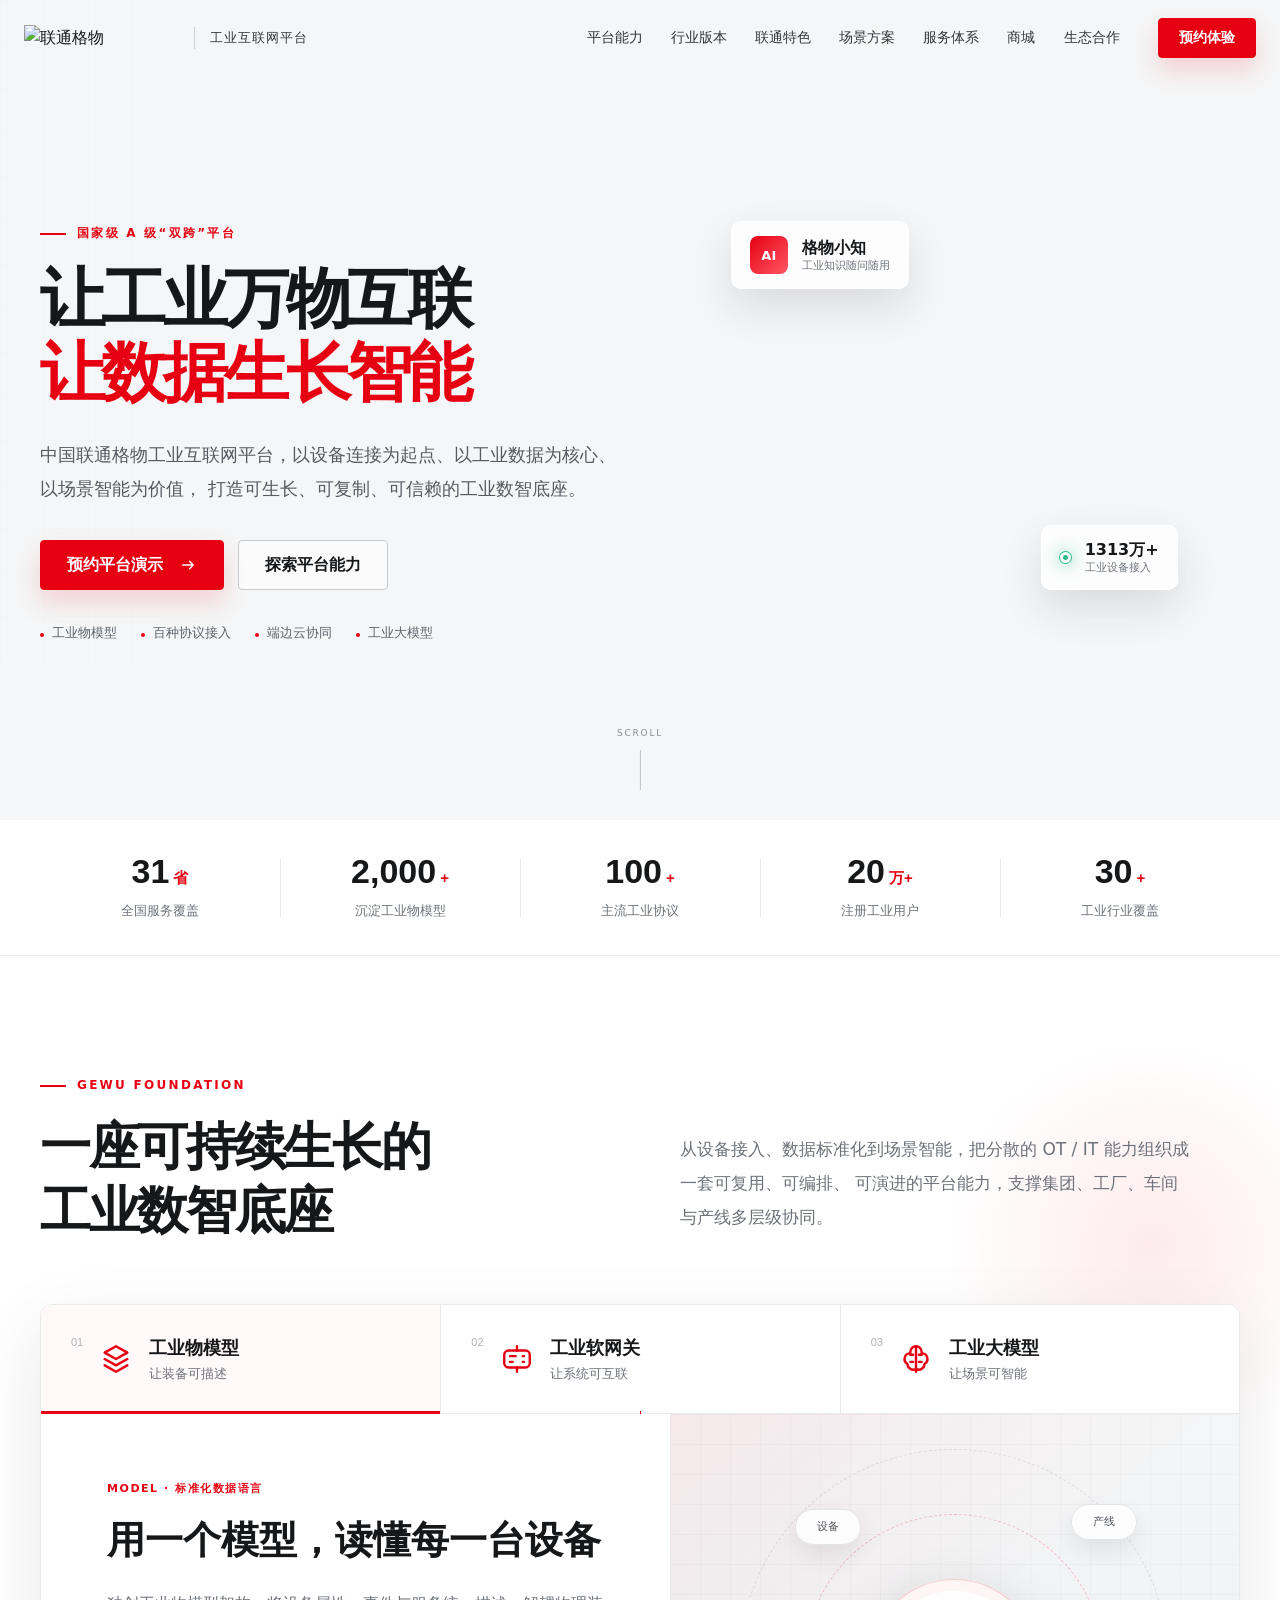
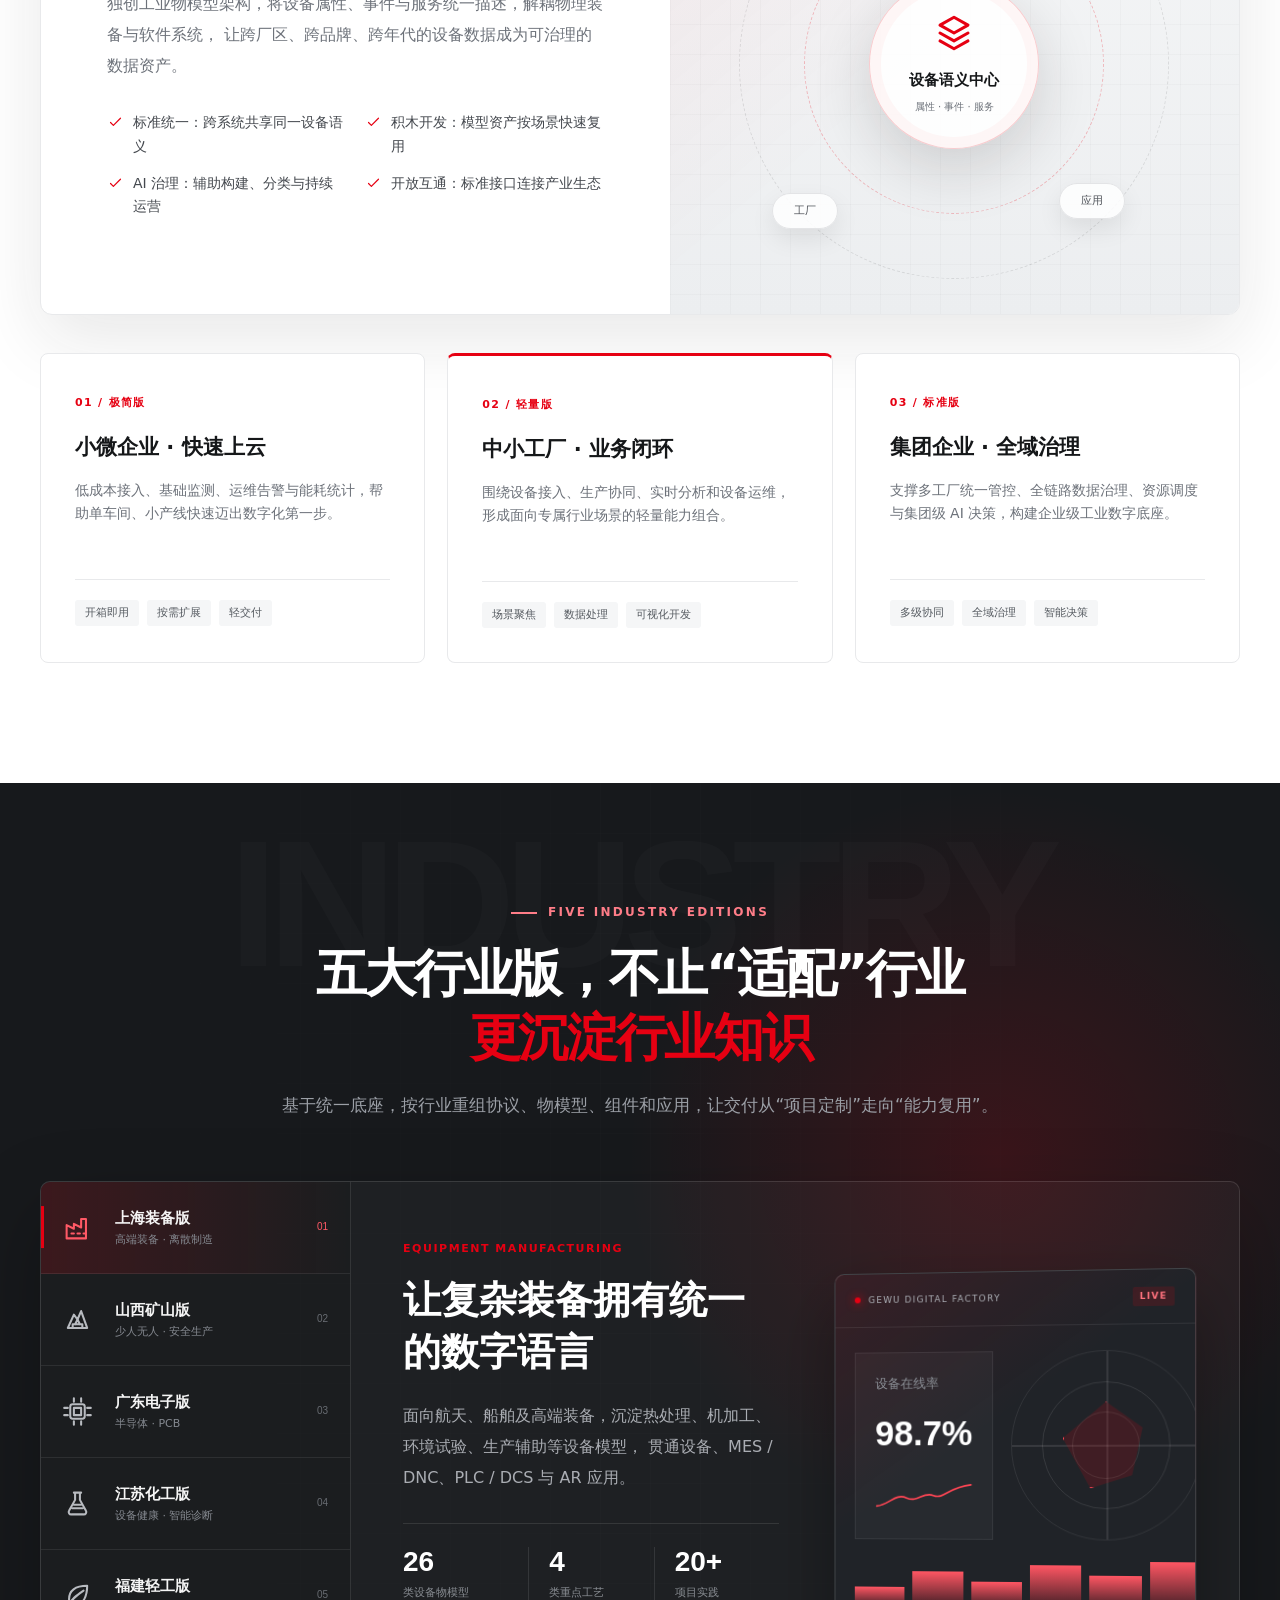
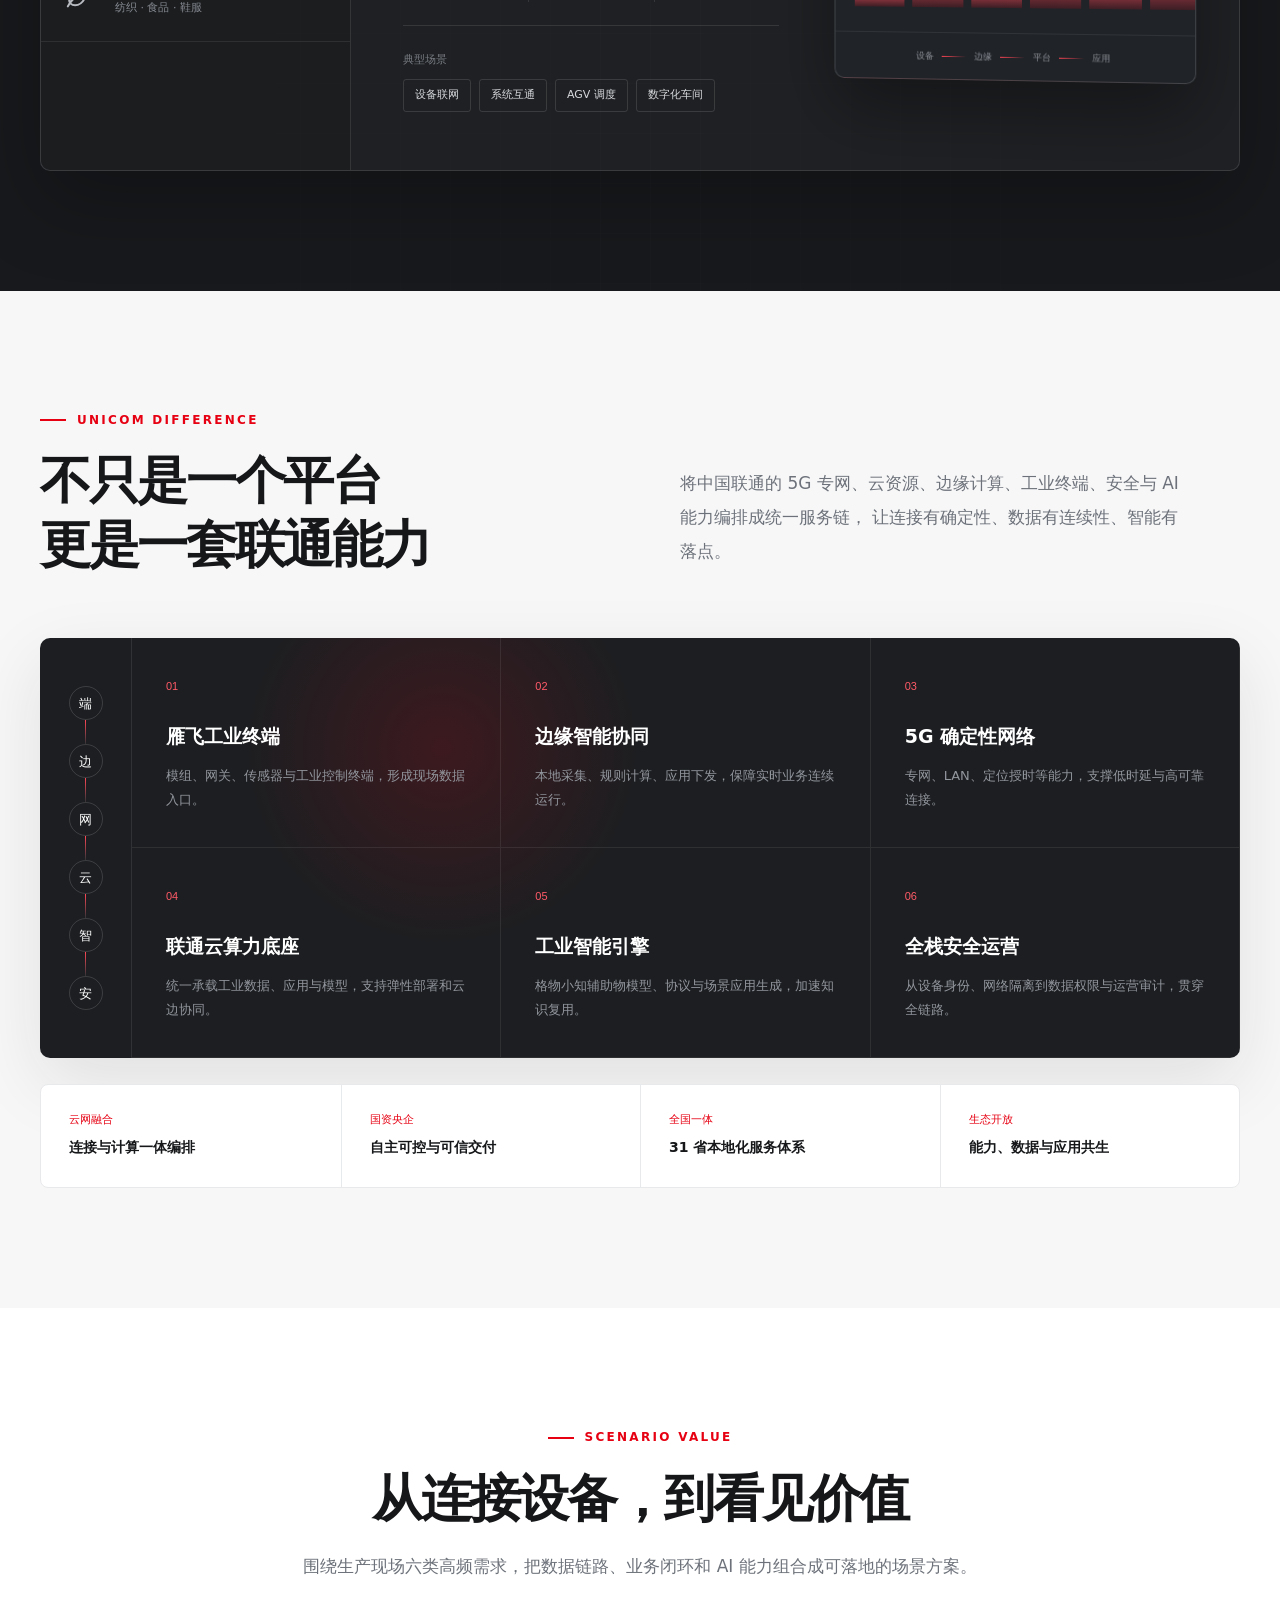
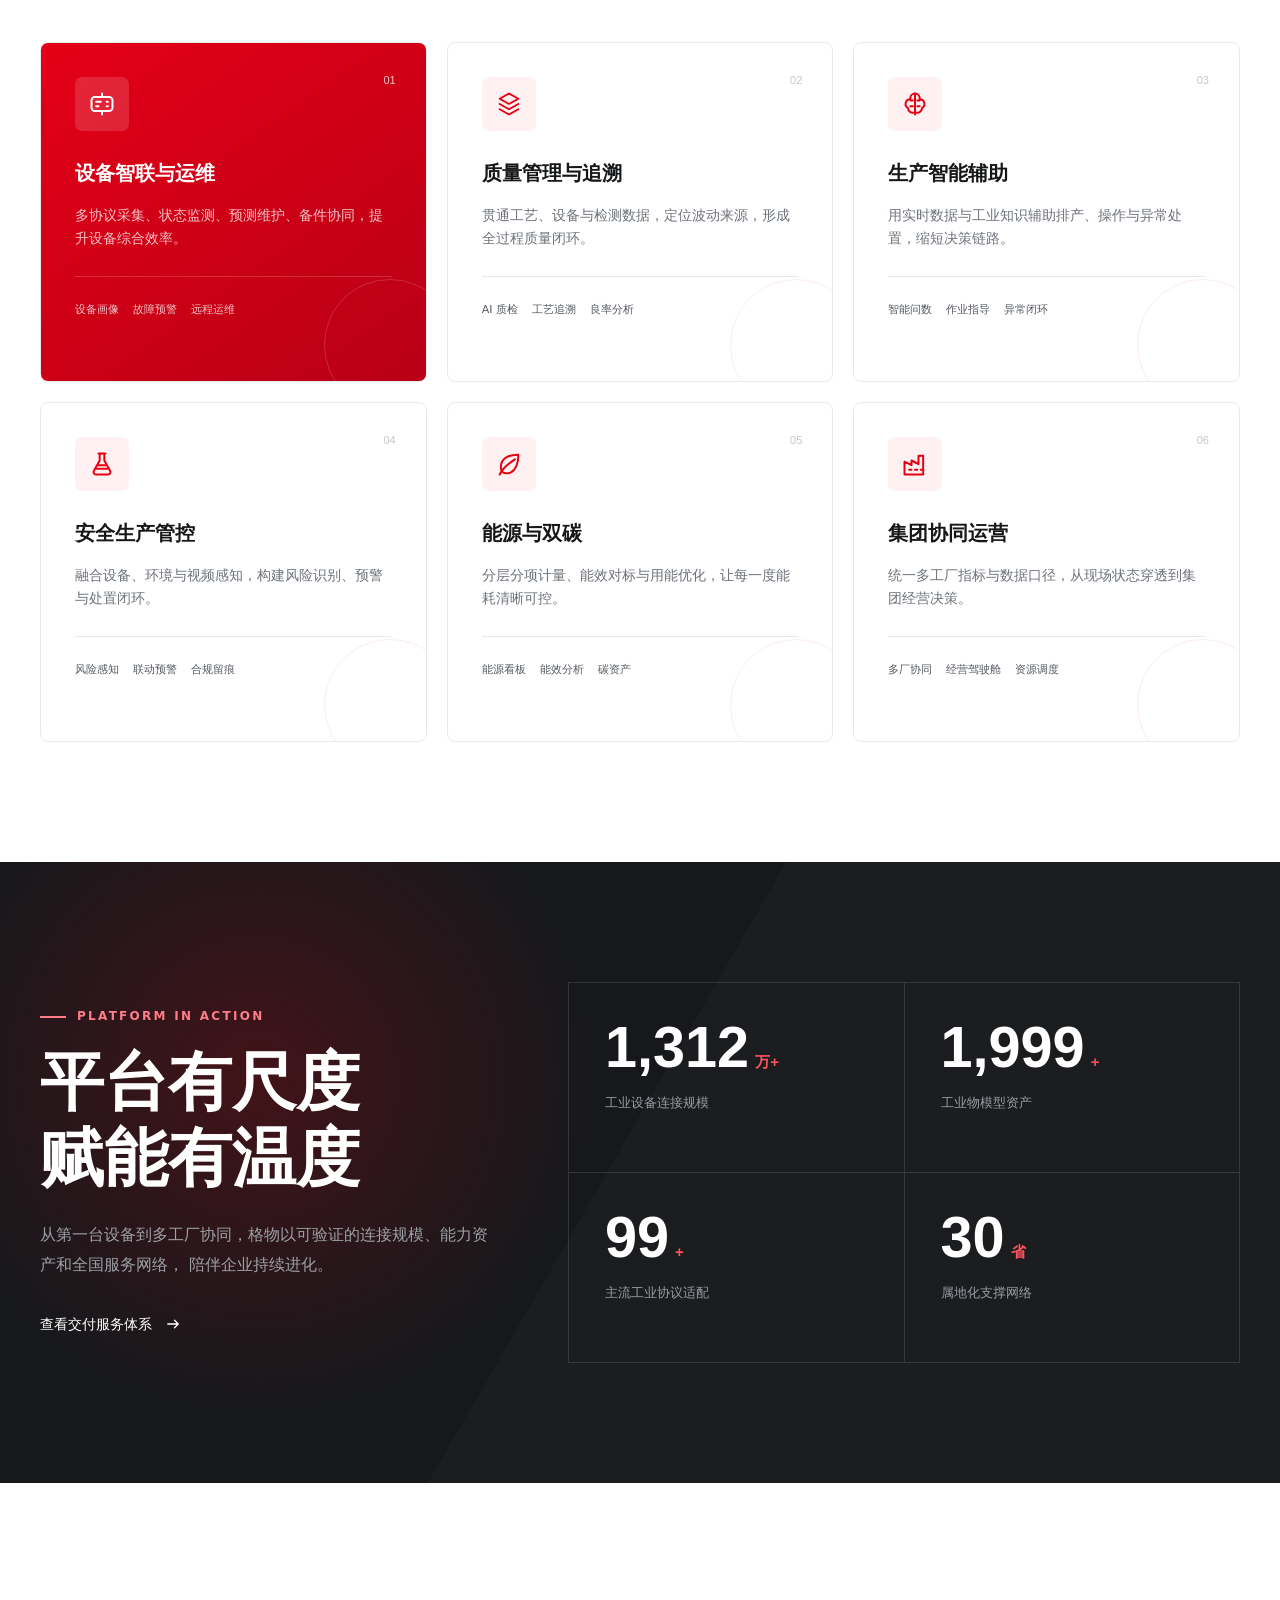
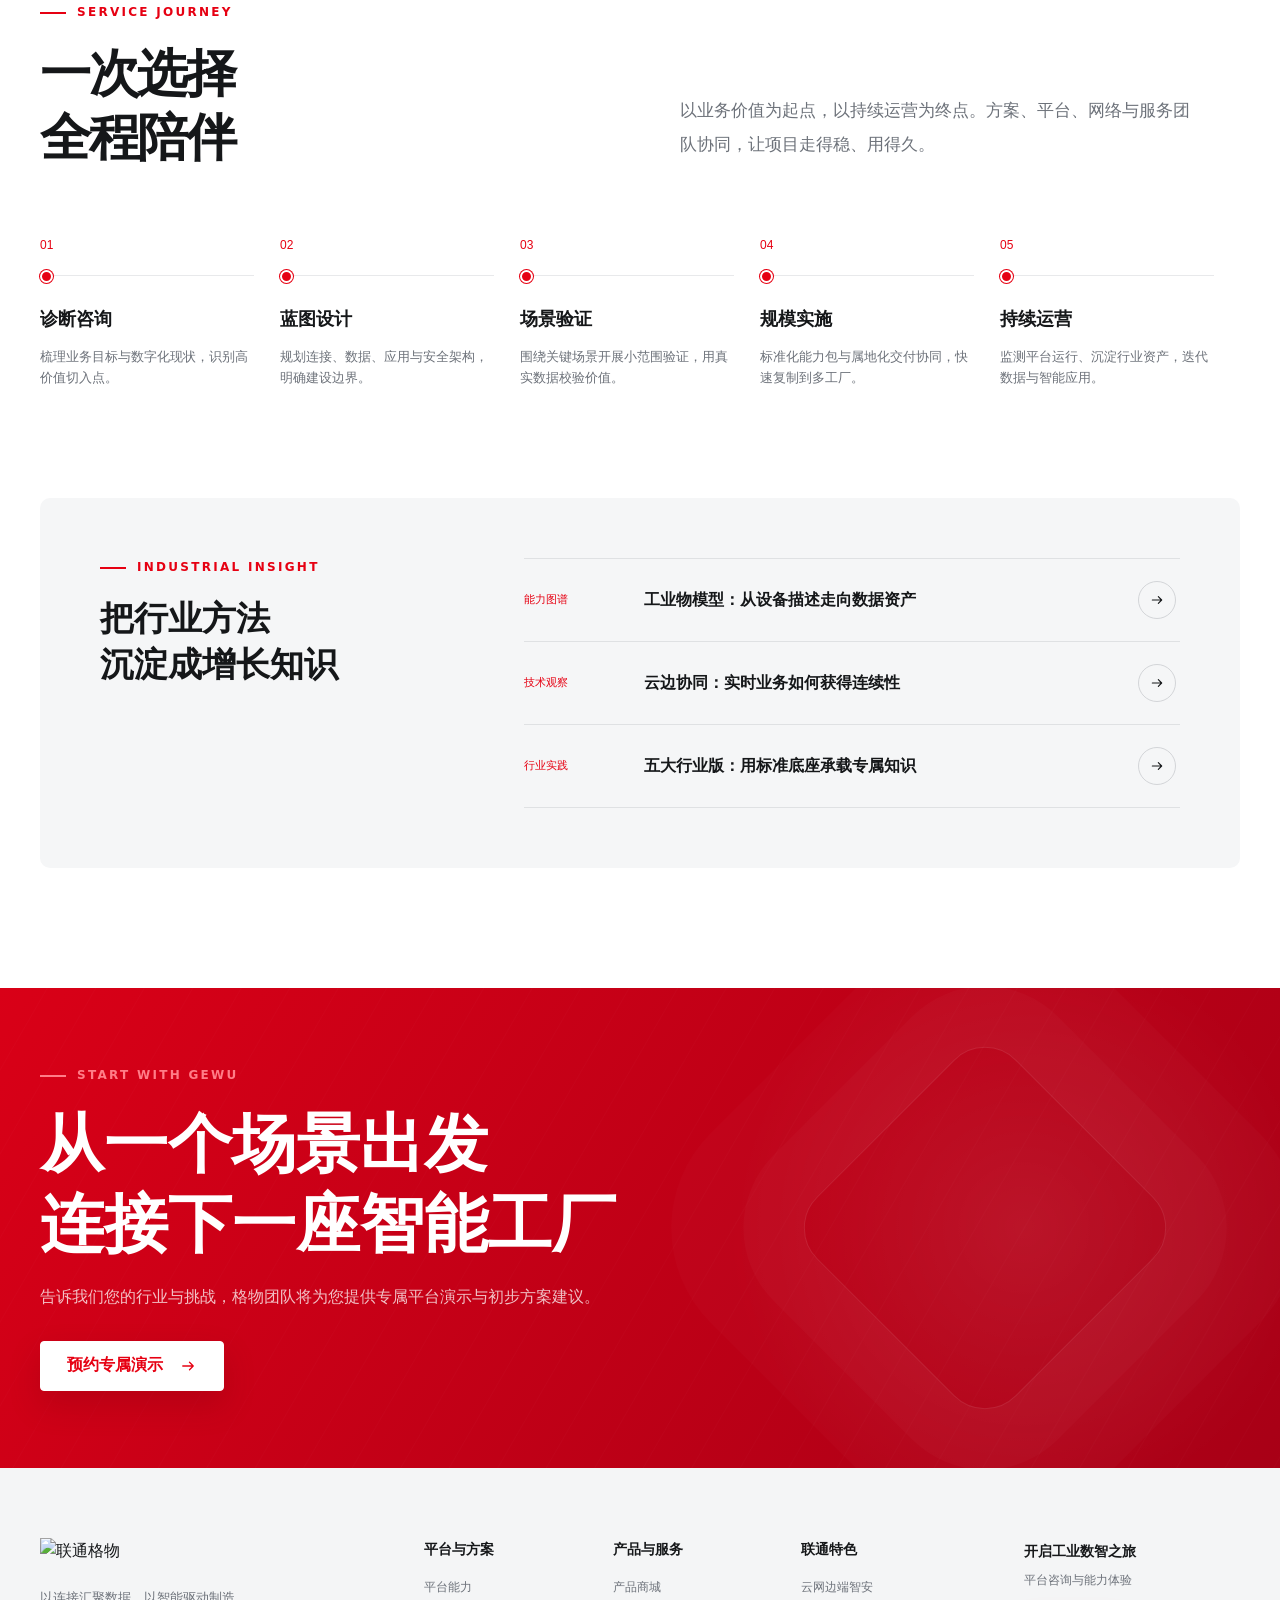
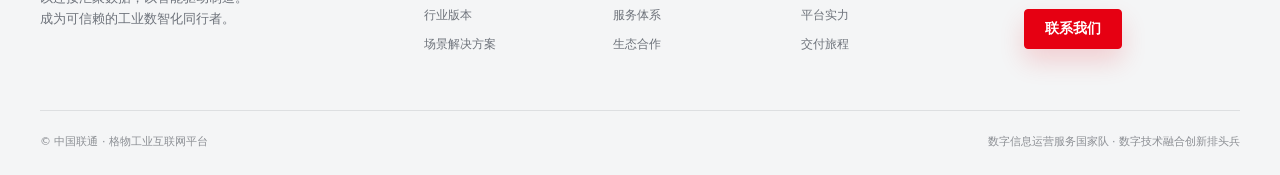
==== index.html @ 9e8dc807 "Add files via upload" ====
<!doctype html>
<html lang="zh-CN">
  <head>
    <meta charset="UTF-8" />
    <meta name="viewport" content="width=device-width, initial-scale=1.0" />
    <meta
      name="description"
      content="中国联通格物工业互联网平台，以工业物模型、工业软网关与工业大模型为核心，提供云网边端智安一体化的工业数智底座。"
    />
    <meta name="theme-color" content="#e60012" />
    <title>格物工业互联网平台｜联通工业数智底座</title>
    <link rel="icon" href="assets/logo-gewu.png" />
    <link rel="preload" href="assets/hero-industrial.png" as="image" />
    <link rel="stylesheet" href="styles.css" />
  </head>
  <body data-page="home">
    <svg class="svg-sprite" aria-hidden="true">
      <symbol id="icon-model" viewBox="0 0 24 24">
        <path d="m12 3 8 4.5-8 4.5-8-4.5L12 3Z" />
        <path d="m4 12 8 4.5 8-4.5M4 16.5l8 4.5 8-4.5" />
      </symbol>
      <symbol id="icon-gateway" viewBox="0 0 24 24">
        <rect x="3" y="6" width="18" height="12" rx="3" />
        <path d="M7 10h4M7 14h2M16 10h1M16 14h1M12 3v3M12 18v3" />
      </symbol>
      <symbol id="icon-ai" viewBox="0 0 24 24">
        <path d="M12 3a4 4 0 0 0-4 4v1a4 4 0 0 0-2 7.5A4 4 0 0 0 12 19V3Z" />
        <path d="M12 3a4 4 0 0 1 4 4v1a4 4 0 0 1 2 7.5A4 4 0 0 1 12 19M8 9h2M14 9h2M8 14h2M14 14h2M12 19v2" />
      </symbol>
      <symbol id="icon-factory" viewBox="0 0 24 24">
        <path d="M3 21V10l6 3V9l6 3V5h4v16H3Z" />
        <path d="M7 17h2M12 17h2M17 17h2" />
      </symbol>
      <symbol id="icon-mine" viewBox="0 0 24 24">
        <path d="m4 19 5-11 3 4 3-7 5 14H4Z" />
        <path d="M8 19v-3h8v3M10 16l2-4 2 4" />
      </symbol>
      <symbol id="icon-chip" viewBox="0 0 24 24">
        <rect x="6" y="6" width="12" height="12" rx="2" />
        <path d="M9 1v3M15 1v3M9 20v3M15 20v3M1 9h3M1 15h3M20 9h3M20 15h3M9 9h6v6H9z" />
      </symbol>
      <symbol id="icon-flask" viewBox="0 0 24 24">
        <path d="M9 3h6M10 3v6l-5 9a2 2 0 0 0 2 3h10a2 2 0 0 0 2-3l-5-9V3" />
        <path d="M7.5 16h9M9 13h6" />
      </symbol>
      <symbol id="icon-leaf" viewBox="0 0 24 24">
        <path d="M20 4C10 4 5 8 5 15c0 3 2 5 5 5 7 0 10-8 10-16Z" />
        <path d="M4 21c3-6 7-9 13-13" />
      </symbol>
      <symbol id="icon-arrow" viewBox="0 0 24 24">
        <path d="M5 12h14M14 7l5 5-5 5" />
      </symbol>
      <symbol id="icon-check" viewBox="0 0 24 24">
        <path d="m5 12 4 4L19 6" />
      </symbol>
    </svg>

    <div class="scroll-progress" aria-hidden="true"></div>

    <header class="site-header" id="top">
      <div class="nav-wrap">
        <a class="brand" href="index.html" aria-label="格物工业互联网平台首页">
          <img src="assets/logo-gewu.png" alt="联通格物" />
          <span>工业互联网平台</span>
        </a>
        <button class="menu-toggle" type="button" aria-expanded="false" aria-controls="site-nav">
          <span></span><span></span><span></span>
          <span class="sr-only">打开导航</span>
        </button>
        <nav class="site-nav" id="site-nav" aria-label="主导航">
          <a href="platform.html" data-nav="platform">平台能力</a>
          <a href="industries.html" data-nav="industries">行业版本</a>
          <a href="unicom.html" data-nav="unicom">联通特色</a>
          <a href="scenarios.html" data-nav="scenarios">场景方案</a>
          <a href="services.html" data-nav="services">服务体系</a>
          <a href="mall.html" data-nav="mall">商城</a>
          <a href="ecosystem.html" data-nav="ecosystem">生态合作</a>
        </nav>
        <button class="button button-small nav-cta js-open-consult" type="button">预约体验</button>
      </div>
    </header>

    <main>
      <section class="hero" aria-labelledby="hero-title">
        <div class="hero-image" aria-hidden="true"></div>
        <div class="hero-grid" aria-hidden="true"></div>
        <div class="container hero-content">
          <div class="hero-copy reveal">
            <p class="eyebrow"><span></span> 国家级 A 级“双跨”平台</p>
            <h1 id="hero-title">让工业万物互联<br /><em>让数据生长智能</em></h1>
            <p class="hero-lead">
              中国联通格物工业互联网平台，以设备连接为起点、以工业数据为核心、以场景智能为价值，
              打造可生长、可复制、可信赖的工业数智底座。
            </p>
            <div class="hero-actions">
              <button class="button js-open-consult" type="button">
                预约平台演示
                <svg><use href="#icon-arrow"></use></svg>
              </button>
              <a class="button button-ghost" href="platform.html">探索平台能力</a>
            </div>
            <div class="hero-tags" aria-label="平台特色">
              <span>工业物模型</span>
              <span>百种协议接入</span>
              <span>端边云协同</span>
              <span>工业大模型</span>
            </div>
          </div>
        </div>
        <div class="hero-float hero-float-a reveal" aria-hidden="true">
          <i></i>
          <div><strong>1313万+</strong><span>工业设备接入</span></div>
        </div>
        <div class="hero-float hero-float-b reveal" aria-hidden="true">
          <b>AI</b>
          <div><strong>格物小知</strong><span>工业知识随问随用</span></div>
        </div>
        <a class="scroll-hint" href="#platform" aria-label="向下浏览">
          <span>SCROLL</span><i></i>
        </a>
      </section>

      <section class="proof-strip" aria-label="平台规模">
        <div class="container proof-grid">
          <div class="proof-item reveal">
            <strong><span class="counter" data-target="31">31</span><small>省</small></strong>
            <p>全国服务覆盖</p>
          </div>
          <div class="proof-item reveal">
            <strong><span class="counter" data-target="2000">2,000</span><small>+</small></strong>
            <p>沉淀工业物模型</p>
          </div>
          <div class="proof-item reveal">
            <strong><span class="counter" data-target="100">100</span><small>+</small></strong>
            <p>主流工业协议</p>
          </div>
          <div class="proof-item reveal">
            <strong><span class="counter" data-target="20">20</span><small>万+</small></strong>
            <p>注册工业用户</p>
          </div>
          <div class="proof-item reveal">
            <strong><span class="counter" data-target="30">30</span><small>+</small></strong>
            <p>工业行业覆盖</p>
          </div>
        </div>
      </section>

      <section class="section platform-section" id="platform">
        <div class="container">
          <div class="section-heading split-heading reveal">
            <div>
              <p class="eyebrow"><span></span> GEWU FOUNDATION</p>
              <h2>一座可持续生长的<br />工业数智底座</h2>
            </div>
            <p>
              从设备接入、数据标准化到场景智能，把分散的 OT / IT 能力组织成一套可复用、可编排、
              可演进的平台能力，支撑集团、工厂、车间与产线多层级协同。
            </p>
          </div>

          <div class="capability-shell reveal">
            <div class="capability-tabs" role="tablist" aria-label="三大核心能力">
              <button class="capability-tab active" type="button" role="tab" aria-selected="true" data-capability="model">
                <span>01</span>
                <svg><use href="#icon-model"></use></svg>
                <b>工业物模型</b>
                <small>让装备可描述</small>
              </button>
              <button class="capability-tab" type="button" role="tab" aria-selected="false" data-capability="gateway">
                <span>02</span>
                <svg><use href="#icon-gateway"></use></svg>
                <b>工业软网关</b>
                <small>让系统可互联</small>
              </button>
              <button class="capability-tab" type="button" role="tab" aria-selected="false" data-capability="ai">
                <span>03</span>
                <svg><use href="#icon-ai"></use></svg>
                <b>工业大模型</b>
                <small>让场景可智能</small>
              </button>
            </div>

            <div class="capability-panel" role="tabpanel" aria-live="polite">
              <div class="capability-copy">
                <p class="panel-kicker" id="cap-kicker">MODEL · 标准化数据语言</p>
                <h3 id="cap-title">用一个模型，读懂每一台设备</h3>
                <p id="cap-desc">
                  独创工业物模型架构，将设备属性、事件与服务统一描述，解耦物理装备与软件系统，
                  让跨厂区、跨品牌、跨年代的设备数据成为可治理的数据资产。
                </p>
                <ul id="cap-points">
                  <li><svg><use href="#icon-check"></use></svg>标准统一：跨系统共享同一设备语义</li>
                  <li><svg><use href="#icon-check"></use></svg>积木开发：模型资产按场景快速复用</li>
                  <li><svg><use href="#icon-check"></use></svg>AI 治理：辅助构建、分类与持续运营</li>
                  <li><svg><use href="#icon-check"></use></svg>开放互通：标准接口连接产业生态</li>
                </ul>
              </div>
              <div class="capability-visual" id="cap-visual" data-mode="model" aria-hidden="true">
                <div class="visual-orbit orbit-one"></div>
                <div class="visual-orbit orbit-two"></div>
                <div class="visual-core">
                  <svg><use href="#icon-model"></use></svg>
                  <strong>设备语义中心</strong>
                  <small>属性 · 事件 · 服务</small>
                </div>
                <div class="visual-node node-a">设备</div>
                <div class="visual-node node-b">产线</div>
                <div class="visual-node node-c">工厂</div>
                <div class="visual-node node-d">应用</div>
              </div>
            </div>
          </div>

          <div class="edition-grid">
            <article class="edition-card reveal">
              <span>01 / 极简版</span>
              <h3>小微企业 · 快速上云</h3>
              <p>低成本接入、基础监测、运维告警与能耗统计，帮助单车间、小产线快速迈出数字化第一步。</p>
              <ul>
                <li>开箱即用</li>
                <li>按需扩展</li>
                <li>轻交付</li>
              </ul>
            </article>
            <article class="edition-card featured reveal">
              <span>02 / 轻量版</span>
              <h3>中小工厂 · 业务闭环</h3>
              <p>围绕设备接入、生产协同、实时分析和设备运维，形成面向专属行业场景的轻量能力组合。</p>
              <ul>
                <li>场景聚焦</li>
                <li>数据处理</li>
                <li>可视化开发</li>
              </ul>
            </article>
            <article class="edition-card reveal">
              <span>03 / 标准版</span>
              <h3>集团企业 · 全域治理</h3>
              <p>支撑多工厂统一管控、全链路数据治理、资源调度与集团级 AI 决策，构建企业级工业数字底座。</p>
              <ul>
                <li>多级协同</li>
                <li>全域治理</li>
                <li>智能决策</li>
              </ul>
            </article>
          </div>
        </div>
      </section>

      <section class="section industry-section" id="industries">
        <div class="industry-watermark" aria-hidden="true">INDUSTRY</div>
        <div class="container">
          <div class="section-heading centered reveal">
            <p class="eyebrow light"><span></span> FIVE INDUSTRY EDITIONS</p>
            <h2>五大行业版，不止“适配”行业<br /><em>更沉淀行业知识</em></h2>
            <p>基于统一底座，按行业重组协议、物模型、组件和应用，让交付从“项目定制”走向“能力复用”。</p>
          </div>

          <div class="industry-layout reveal">
            <div class="industry-nav" role="tablist" aria-label="五大行业版">
              <button class="industry-tab active" type="button" role="tab" aria-selected="true" data-industry="equipment">
                <svg><use href="#icon-factory"></use></svg><span><b>上海装备版</b><small>高端装备 · 离散制造</small></span><i>01</i>
              </button>
              <button class="industry-tab" type="button" role="tab" aria-selected="false" data-industry="mine">
                <svg><use href="#icon-mine"></use></svg><span><b>山西矿山版</b><small>少人无人 · 安全生产</small></span><i>02</i>
              </button>
              <button class="industry-tab" type="button" role="tab" aria-selected="false" data-industry="electronics">
                <svg><use href="#icon-chip"></use></svg><span><b>广东电子版</b><small>半导体 · PCB</small></span><i>03</i>
              </button>
              <button class="industry-tab" type="button" role="tab" aria-selected="false" data-industry="chemical">
                <svg><use href="#icon-flask"></use></svg><span><b>江苏化工版</b><small>设备健康 · 智能诊断</small></span><i>04</i>
              </button>
              <button class="industry-tab" type="button" role="tab" aria-selected="false" data-industry="light">
                <svg><use href="#icon-leaf"></use></svg><span><b>福建轻工版</b><small>纺织 · 食品 · 鞋服</small></span><i>05</i>
              </button>
            </div>

            <div class="industry-panel" role="tabpanel" aria-live="polite">
              <div class="industry-content">
                <p class="panel-kicker" id="industry-kicker">EQUIPMENT MANUFACTURING</p>
                <h3 id="industry-title">让复杂装备拥有统一的数字语言</h3>
                <p id="industry-desc">
                  面向航天、船舶及高端装备，沉淀热处理、机加工、环境试验、生产辅助等设备模型，
                  贯通设备、MES / DNC、PLC / DCS 与 AR 应用。
                </p>
                <div class="industry-metrics" id="industry-metrics">
                  <div><strong>26</strong><span>类设备物模型</span></div>
                  <div><strong>4</strong><span>类重点工艺</span></div>
                  <div><strong>20+</strong><span>项目实践</span></div>
                </div>
                <div class="industry-scenes">
                  <p>典型场景</p>
                  <div id="industry-scenes">
                    <span>设备联网</span><span>系统互通</span><span>AGV 调度</span><span>数字化车间</span>
                  </div>
                </div>
              </div>
              <div class="industry-dashboard" id="industry-dashboard" data-theme="equipment" aria-hidden="true">
                <div class="dash-top">
                  <span><i></i>GEWU DIGITAL FACTORY</span>
                  <b>LIVE</b>
                </div>
                <div class="dash-body">
                  <div class="dash-kpi">
                    <small>设备在线率</small><strong>98.7%</strong>
                    <svg viewBox="0 0 120 36"><path d="M2 30C18 28 25 14 39 20s20-8 33-3 18-10 46-13" /></svg>
                  </div>
                  <div class="dash-radar">
                    <i></i><i></i><i></i><i></i>
                    <span></span>
                  </div>
                  <div class="dash-bars"><i></i><i></i><i></i><i></i><i></i><i></i></div>
                </div>
                <div class="dash-flow">
                  <span>设备</span><i></i><span>边缘</span><i></i><span>平台</span><i></i><span>应用</span>
                </div>
              </div>
            </div>
          </div>
        </div>
      </section>

      <section class="section unicom-section" id="unicom">
        <div class="container">
          <div class="section-heading split-heading reveal">
            <div>
              <p class="eyebrow"><span></span> UNICOM DIFFERENCE</p>
              <h2>不只是一个平台<br />更是一套联通能力</h2>
            </div>
            <p>
              将中国联通的 5G 专网、云资源、边缘计算、工业终端、安全与 AI 能力编排成统一服务链，
              让连接有确定性、数据有连续性、智能有落点。
            </p>
          </div>

          <div class="stack-architecture reveal">
            <div class="stack-rail">
              <span>端</span><i></i><span>边</span><i></i><span>网</span><i></i><span>云</span><i></i><span>智</span><i></i><span>安</span>
            </div>
            <div class="stack-cards">
              <article>
                <span>01</span><strong>雁飞工业终端</strong>
                <p>模组、网关、传感器与工业控制终端，形成现场数据入口。</p>
              </article>
              <article>
                <span>02</span><strong>边缘智能协同</strong>
                <p>本地采集、规则计算、应用下发，保障实时业务连续运行。</p>
              </article>
              <article>
                <span>03</span><strong>5G 确定性网络</strong>
                <p>专网、LAN、定位授时等能力，支撑低时延与高可靠连接。</p>
              </article>
              <article>
                <span>04</span><strong>联通云算力底座</strong>
                <p>统一承载工业数据、应用与模型，支持弹性部署和云边协同。</p>
              </article>
              <article>
                <span>05</span><strong>工业智能引擎</strong>
                <p>格物小知辅助物模型、协议与场景应用生成，加速知识复用。</p>
              </article>
              <article>
                <span>06</span><strong>全栈安全运营</strong>
                <p>从设备身份、网络隔离到数据权限与运营审计，贯穿全链路。</p>
              </article>
            </div>
          </div>

          <div class="unicom-band reveal">
            <div>
              <span>云网融合</span>
              <strong>连接与计算一体编排</strong>
            </div>
            <div>
              <span>国资央企</span>
              <strong>自主可控与可信交付</strong>
            </div>
            <div>
              <span>全国一体</span>
              <strong>31 省本地化服务体系</strong>
            </div>
            <div>
              <span>生态开放</span>
              <strong>能力、数据与应用共生</strong>
            </div>
          </div>
        </div>
      </section>

      <section class="section scenario-section" id="scenarios">
        <div class="container">
          <div class="section-heading centered reveal">
            <p class="eyebrow"><span></span> SCENARIO VALUE</p>
            <h2>从连接设备，到看见价值</h2>
            <p>围绕生产现场六类高频需求，把数据链路、业务闭环和 AI 能力组合成可落地的场景方案。</p>
          </div>
          <div class="scenario-grid">
            <article class="scenario-card scenario-primary reveal">
              <span>01</span>
              <div class="scenario-icon"><svg><use href="#icon-gateway"></use></svg></div>
              <h3>设备智联与运维</h3>
              <p>多协议采集、状态监测、预测维护、备件协同，提升设备综合效率。</p>
              <ul><li>设备画像</li><li>故障预警</li><li>远程运维</li></ul>
            </article>
            <article class="scenario-card reveal">
              <span>02</span>
              <div class="scenario-icon"><svg><use href="#icon-model"></use></svg></div>
              <h3>质量管理与追溯</h3>
              <p>贯通工艺、设备与检测数据，定位波动来源，形成全过程质量闭环。</p>
              <ul><li>AI 质检</li><li>工艺追溯</li><li>良率分析</li></ul>
            </article>
            <article class="scenario-card reveal">
              <span>03</span>
              <div class="scenario-icon"><svg><use href="#icon-ai"></use></svg></div>
              <h3>生产智能辅助</h3>
              <p>用实时数据与工业知识辅助排产、操作与异常处置，缩短决策链路。</p>
              <ul><li>智能问数</li><li>作业指导</li><li>异常闭环</li></ul>
            </article>
            <article class="scenario-card reveal">
              <span>04</span>
              <div class="scenario-icon"><svg><use href="#icon-flask"></use></svg></div>
              <h3>安全生产管控</h3>
              <p>融合设备、环境与视频感知，构建风险识别、预警与处置闭环。</p>
              <ul><li>风险感知</li><li>联动预警</li><li>合规留痕</li></ul>
            </article>
            <article class="scenario-card reveal">
              <span>05</span>
              <div class="scenario-icon"><svg><use href="#icon-leaf"></use></svg></div>
              <h3>能源与双碳</h3>
              <p>分层分项计量、能效对标与用能优化，让每一度能耗清晰可控。</p>
              <ul><li>能源看板</li><li>能效分析</li><li>碳资产</li></ul>
            </article>
            <article class="scenario-card reveal">
              <span>06</span>
              <div class="scenario-icon"><svg><use href="#icon-factory"></use></svg></div>
              <h3>集团协同运营</h3>
              <p>统一多工厂指标与数据口径，从现场状态穿透到集团经营决策。</p>
              <ul><li>多厂协同</li><li>经营驾驶舱</li><li>资源调度</li></ul>
            </article>
          </div>
        </div>
      </section>

      <section class="section value-section" id="value">
        <div class="container value-layout">
          <div class="value-copy reveal">
            <p class="eyebrow light"><span></span> PLATFORM IN ACTION</p>
            <h2>平台有尺度<br />赋能有温度</h2>
            <p>
              从第一台设备到多工厂协同，格物以可验证的连接规模、能力资产和全国服务网络，
              陪伴企业持续进化。
            </p>
            <a class="text-link" href="services.html">查看交付服务体系 <svg><use href="#icon-arrow"></use></svg></a>
          </div>
          <div class="value-stats">
            <div class="value-stat reveal"><strong><span class="counter" data-target="1313">1,313</span><small>万+</small></strong><p>工业设备连接规模</p></div>
            <div class="value-stat reveal"><strong><span class="counter" data-target="2000">2,000</span><small>+</small></strong><p>工业物模型资产</p></div>
            <div class="value-stat reveal"><strong><span class="counter" data-target="100">100</span><small>+</small></strong><p>主流工业协议适配</p></div>
            <div class="value-stat reveal"><strong><span class="counter" data-target="31">31</span><small>省</small></strong><p>属地化支撑网络</p></div>
          </div>
        </div>
      </section>

      <section class="section journey-section" id="journey">
        <div class="container">
          <div class="section-heading split-heading reveal">
            <div>
              <p class="eyebrow"><span></span> SERVICE JOURNEY</p>
              <h2>一次选择<br />全程陪伴</h2>
            </div>
            <p>以业务价值为起点，以持续运营为终点。方案、平台、网络与服务团队协同，让项目走得稳、用得久。</p>
          </div>
          <div class="journey-track">
            <article class="journey-item reveal"><span>01</span><i></i><h3>诊断咨询</h3><p>梳理业务目标与数字化现状，识别高价值切入点。</p></article>
            <article class="journey-item reveal"><span>02</span><i></i><h3>蓝图设计</h3><p>规划连接、数据、应用与安全架构，明确建设边界。</p></article>
            <article class="journey-item reveal"><span>03</span><i></i><h3>场景验证</h3><p>围绕关键场景开展小范围验证，用真实数据校验价值。</p></article>
            <article class="journey-item reveal"><span>04</span><i></i><h3>规模实施</h3><p>标准化能力包与属地化交付协同，快速复制到多工厂。</p></article>
            <article class="journey-item reveal"><span>05</span><i></i><h3>持续运营</h3><p>监测平台运行、沉淀行业资产，迭代数据与智能应用。</p></article>
          </div>

          <div class="insight-block reveal">
            <div class="insight-heading">
              <p class="eyebrow"><span></span> INDUSTRIAL INSIGHT</p>
              <h2>把行业方法<br />沉淀成增长知识</h2>
            </div>
            <div class="insight-list">
              <article><span>能力图谱</span><h3>工业物模型：从设备描述走向数据资产</h3><a href="platform.html" aria-label="查看工业物模型能力"><svg><use href="#icon-arrow"></use></svg></a></article>
              <article><span>技术观察</span><h3>云边协同：实时业务如何获得连续性</h3><a href="unicom.html" aria-label="查看云边协同能力"><svg><use href="#icon-arrow"></use></svg></a></article>
              <article><span>行业实践</span><h3>五大行业版：用标准底座承载专属知识</h3><a href="industries.html" aria-label="查看行业版"><svg><use href="#icon-arrow"></use></svg></a></article>
            </div>
          </div>
        </div>
      </section>

      <section class="final-cta">
        <div class="cta-pattern" aria-hidden="true"></div>
        <div class="container final-cta-content reveal">
          <p class="eyebrow light"><span></span> START WITH GEWU</p>
          <h2>从一个场景出发<br />连接下一座智能工厂</h2>
          <p>告诉我们您的行业与挑战，格物团队将为您提供专属平台演示与初步方案建议。</p>
          <button class="button button-white js-open-consult" type="button">预约专属演示 <svg><use href="#icon-arrow"></use></svg></button>
        </div>
      </section>
    </main>

    <footer class="site-footer">
      <div class="container footer-top">
        <div class="footer-brand">
          <img src="assets/logo-gewu.png" alt="联通格物" />
          <p>以连接汇聚数据，以智能驱动制造。<br />成为可信赖的工业数智化同行者。</p>
        </div>
        <div class="footer-links">
          <div><strong>平台与方案</strong><a href="platform.html">平台能力</a><a href="industries.html">行业版本</a><a href="scenarios.html">场景解决方案</a></div>
          <div><strong>产品与服务</strong><a href="mall.html">产品商城</a><a href="services.html">服务体系</a><a href="ecosystem.html">生态合作</a></div>
          <div><strong>联通特色</strong><a href="unicom.html">云网边端智安</a><a href="#value">平台实力</a><a href="#journey">交付旅程</a></div>
        </div>
        <div class="footer-contact">
          <strong>开启工业数智之旅</strong>
          <p>平台咨询与能力体验</p>
          <button class="button button-small js-open-consult" type="button">联系我们</button>
        </div>
      </div>
      <div class="container footer-bottom">
        <p>© 中国联通 · 格物工业互联网平台</p>
        <p>数字信息运营服务国家队 · 数字技术融合创新排头兵</p>
      </div>
    </footer>

    <dialog class="consult-dialog" id="consult-dialog" aria-labelledby="consult-title">
      <div class="dialog-shell">
        <button class="dialog-close" type="button" aria-label="关闭咨询窗口">×</button>
        <div class="dialog-intro">
          <p class="eyebrow light"><span></span> CONTACT GEWU</p>
          <h2 id="consult-title">预约专属<br />平台演示</h2>
          <p>留下您的需求方向，我们将基于行业场景为您准备更有针对性的交流内容。</p>
          <div class="dialog-promise"><span>✓</span> 本页面仅演示交互，不会上传或发送数据</div>
        </div>
        <form class="consult-form">
          <label>您的称呼<input type="text" name="name" placeholder="请输入称呼" required /></label>
          <label>所属企业<input type="text" name="company" placeholder="请输入企业名称" required /></label>
          <label>关注方向
            <select name="interest">
              <option>工业互联网平台基座</option>
              <option>上海装备版</option>
              <option>山西矿山版</option>
              <option>广东电子版</option>
              <option>江苏化工版</option>
              <option>福建轻工版</option>
            </select>
          </label>
          <label>需求简述<textarea name="message" rows="4" placeholder="例如：希望实现多工厂设备接入与统一运营"></textarea></label>
          <button class="button" type="submit">生成预约意向 <svg><use href="#icon-arrow"></use></svg></button>
          <p class="form-status" role="status" aria-live="polite"></p>
        </form>
      </div>
    </dialog>

    <script src="script.js"></script>
  </body>
</html>
---- styles.css ----
:root {
  --red: #e60012;
  --red-dark: #b80014;
  --red-bright: #ff3346;
  --ink: #151719;
  --ink-2: #35383d;
  --muted: #6d727a;
  --line: #e8e9eb;
  --soft: #f5f6f7;
  --white: #fff;
  --container: min(1200px, calc(100vw - 64px));
  --shadow: 0 24px 70px rgb(30 25 27 / 10%);
  --ease: cubic-bezier(.2, .75, .25, 1);
}

* {
  box-sizing: border-box;
}

html {
  scroll-behavior: smooth;
  scroll-padding-top: 80px;
}

body {
  margin: 0;
  color: var(--ink);
  background: var(--white);
  font-family: "Microsoft YaHei UI", "PingFang SC", "Noto Sans CJK SC", system-ui, sans-serif;
  font-size: 16px;
  line-height: 1.65;
  -webkit-font-smoothing: antialiased;
}

body.dialog-open {
  overflow: hidden;
}

button,
input,
textarea,
select {
  font: inherit;
}

button,
a {
  -webkit-tap-highlight-color: transparent;
}

a {
  color: inherit;
  text-decoration: none;
}

img,
svg {
  display: block;
}

.svg-sprite {
  position: absolute;
  width: 0;
  height: 0;
  overflow: hidden;
}

svg {
  fill: none;
  stroke: currentColor;
  stroke-width: 1.7;
  stroke-linecap: round;
  stroke-linejoin: round;
}

.container {
  width: var(--container);
  margin-inline: auto;
}

.sr-only {
  position: absolute;
  width: 1px;
  height: 1px;
  padding: 0;
  margin: -1px;
  overflow: hidden;
  clip: rect(0, 0, 0, 0);
  white-space: nowrap;
  border: 0;
}

.scroll-progress {
  position: fixed;
  z-index: 200;
  top: 0;
  left: 0;
  width: 0;
  height: 3px;
  background: linear-gradient(90deg, var(--red), #ff6572);
  box-shadow: 0 0 16px rgb(230 0 18 / 45%);
}

.site-header {
  position: fixed;
  z-index: 100;
  top: 0;
  left: 0;
  width: 100%;
  border-bottom: 1px solid transparent;
  transition: background .3s ease, box-shadow .3s ease, border-color .3s ease;
}

.site-header.scrolled {
  border-color: rgb(0 0 0 / 7%);
  background: rgb(255 255 255 / 92%);
  box-shadow: 0 10px 40px rgb(0 0 0 / 6%);
  backdrop-filter: blur(16px);
}

.nav-wrap {
  display: flex;
  width: min(1380px, calc(100vw - 48px));
  height: 76px;
  align-items: center;
  margin-inline: auto;
}

.brand {
  display: flex;
  flex: 0 0 auto;
  align-items: center;
  gap: 15px;
}

.brand img {
  width: 155px;
  height: auto;
}

.brand span {
  padding-left: 15px;
  border-left: 1px solid #cfd1d4;
  color: var(--ink-2);
  font-size: 13px;
  letter-spacing: .08em;
  white-space: nowrap;
}

.site-nav {
  display: flex;
  align-items: stretch;
  gap: clamp(18px, 2.2vw, 38px);
  height: 100%;
  margin-left: auto;
  margin-right: clamp(22px, 3vw, 44px);
}

.site-nav a {
  position: relative;
  display: flex;
  align-items: center;
  color: #34373b;
  font-size: 14px;
  transition: color .2s ease;
}

.site-nav a::after {
  position: absolute;
  right: 50%;
  bottom: 0;
  left: 50%;
  height: 2px;
  background: var(--red);
  content: "";
  transition: inset .25s ease;
}

.site-nav a:hover,
.site-nav a.active {
  color: var(--red);
}

.site-nav a:hover::after,
.site-nav a.active::after {
  right: 0;
  left: 0;
}

.menu-toggle {
  display: none;
}

.button {
  display: inline-flex;
  min-height: 50px;
  align-items: center;
  justify-content: center;
  gap: 16px;
  padding: 0 26px;
  border: 1px solid var(--red);
  border-radius: 4px;
  color: #fff;
  background: var(--red);
  box-shadow: 0 12px 26px rgb(230 0 18 / 16%);
  font-weight: 600;
  cursor: pointer;
  transition: transform .25s var(--ease), box-shadow .25s ease, background .25s ease;
}

.button svg,
.text-link svg {
  width: 18px;
  height: 18px;
  transition: transform .25s ease;
}

.button:hover {
  background: var(--red-dark);
  box-shadow: 0 16px 34px rgb(230 0 18 / 23%);
  transform: translateY(-2px);
}

.button:hover svg,
.text-link:hover svg {
  transform: translateX(4px);
}

.button-small {
  min-height: 40px;
  padding-inline: 20px;
  font-size: 14px;
}

.button-ghost {
  border-color: #c8cace;
  color: var(--ink);
  background: rgb(255 255 255 / 60%);
  box-shadow: none;
}

.button-ghost:hover {
  border-color: var(--ink);
  color: var(--ink);
  background: #fff;
  box-shadow: none;
}

.eyebrow {
  display: flex;
  align-items: center;
  gap: 11px;
  margin: 0 0 18px;
  color: var(--red);
  font-size: 12px;
  font-weight: 700;
  letter-spacing: .19em;
}

.eyebrow span {
  width: 26px;
  height: 2px;
  background: currentColor;
}

.eyebrow.light {
  color: #ff7d88;
}

.hero {
  position: relative;
  min-height: 820px;
  overflow: hidden;
  background: #f5f6f7;
}

.hero::after {
  position: absolute;
  bottom: 0;
  left: 0;
  width: 100%;
  height: 180px;
  background: linear-gradient(0deg, #f5f6f7 12%, transparent);
  content: "";
  pointer-events: none;
}

.hero-image {
  position: absolute;
  inset: 0;
  background-image: linear-gradient(90deg, rgb(249 249 249 / 2%) 0%, transparent 45%), url("assets/hero-industrial.png");
  background-position: center;
  background-size: cover;
  transform: scale(1.01);
}

.hero-grid {
  position: absolute;
  inset: 0 50% 0 0;
  opacity: .25;
  background-image:
    linear-gradient(rgb(0 0 0 / 4%) 1px, transparent 1px),
    linear-gradient(90deg, rgb(0 0 0 / 4%) 1px, transparent 1px);
  background-size: 44px 44px;
  mask-image: linear-gradient(90deg, black, transparent);
}

.hero-content {
  position: relative;
  z-index: 2;
  display: flex;
  min-height: 820px;
  align-items: center;
  padding-top: 48px;
}

.hero-copy {
  width: min(620px, 52%);
}

.hero-copy h1 {
  margin: 0;
  font-size: clamp(48px, 5.1vw, 76px);
  font-weight: 720;
  letter-spacing: -.055em;
  line-height: 1.13;
}

.hero-copy h1 em,
.industry-section h2 em {
  color: var(--red);
  font-style: normal;
}

.hero-lead {
  max-width: 590px;
  margin: 28px 0 34px;
  color: #565b62;
  font-size: 18px;
  line-height: 1.9;
}

.hero-actions {
  display: flex;
  gap: 14px;
}

.hero-tags {
  display: flex;
  flex-wrap: wrap;
  gap: 8px 24px;
  margin-top: 32px;
  color: #5e636b;
  font-size: 13px;
}

.hero-tags span {
  position: relative;
  padding-left: 12px;
}

.hero-tags span::before {
  position: absolute;
  top: 50%;
  left: 0;
  width: 4px;
  height: 4px;
  border-radius: 50%;
  background: var(--red);
  content: "";
}

.hero-float {
  position: absolute;
  z-index: 3;
  display: flex;
  align-items: center;
  gap: 14px;
  padding: 14px 18px;
  border: 1px solid rgb(255 255 255 / 80%);
  border-radius: 10px;
  background: rgb(255 255 255 / 76%);
  box-shadow: 0 18px 42px rgb(31 36 45 / 12%);
  backdrop-filter: blur(14px);
}

.hero-float-a {
  right: 8vw;
  bottom: 28%;
}

.hero-float-b {
  right: 29vw;
  top: 27%;
}

.hero-float i {
  width: 11px;
  height: 11px;
  border: 3px solid #fff;
  border-radius: 50%;
  background: #2db987;
  box-shadow: 0 0 0 1px #2db987, 0 0 18px #2db987;
}

.hero-float b {
  display: grid;
  width: 38px;
  height: 38px;
  place-items: center;
  border-radius: 8px;
  color: #fff;
  background: linear-gradient(135deg, var(--red), #ff5764);
  font-size: 13px;
}

.hero-float div {
  display: grid;
  line-height: 1.3;
}

.hero-float strong {
  font-size: 16px;
}

.hero-float span {
  color: var(--muted);
  font-size: 11px;
}

.scroll-hint {
  position: absolute;
  z-index: 4;
  bottom: 30px;
  left: 50%;
  display: grid;
  justify-items: center;
  color: #8a8e94;
  font-size: 9px;
  letter-spacing: .2em;
  transform: translateX(-50%);
}

.scroll-hint i {
  position: relative;
  width: 1px;
  height: 40px;
  margin-top: 9px;
  overflow: hidden;
  background: #bfc2c5;
}

.scroll-hint i::after {
  position: absolute;
  top: -50%;
  left: 0;
  width: 100%;
  height: 50%;
  background: var(--red);
  content: "";
  animation: scrollLine 2s infinite;
}

@keyframes scrollLine {
  to { top: 100%; }
}

.proof-strip {
  position: relative;
  z-index: 5;
  border-bottom: 1px solid var(--line);
  background: #fff;
}

.proof-grid {
  display: grid;
  grid-template-columns: repeat(5, 1fr);
}

.proof-item {
  position: relative;
  padding: 34px 26px;
  text-align: center;
}

.proof-item + .proof-item::before {
  position: absolute;
  top: 28%;
  bottom: 28%;
  left: 0;
  width: 1px;
  background: var(--line);
  content: "";
}

.proof-item strong {
  display: block;
  font-family: Arial, sans-serif;
  font-size: 34px;
  line-height: 1;
}

.proof-item small {
  margin-left: 4px;
  color: var(--red);
  font-size: 15px;
}

.proof-item p {
  margin: 12px 0 0;
  color: var(--muted);
  font-size: 13px;
}

.section {
  position: relative;
  padding: 120px 0;
}

.section-heading {
  margin-bottom: 62px;
}

.section-heading h2 {
  margin: 0;
  font-size: clamp(36px, 4vw, 54px);
  letter-spacing: -.045em;
  line-height: 1.25;
}

.section-heading > p:last-child {
  color: var(--muted);
}

.split-heading {
  display: grid;
  grid-template-columns: 1fr 1fr;
  align-items: end;
  gap: 80px;
}

.split-heading > p {
  max-width: 510px;
  margin: 0 0 8px;
  font-size: 17px;
  line-height: 2;
}

.centered {
  max-width: 760px;
  margin-inline: auto;
  text-align: center;
}

.centered .eyebrow {
  justify-content: center;
}

.centered > p:last-child {
  margin: 22px auto 0;
  font-size: 17px;
}

.platform-section {
  overflow: hidden;
}

.platform-section::before {
  position: absolute;
  top: 80px;
  right: -80px;
  width: 420px;
  height: 420px;
  border-radius: 50%;
  background: radial-gradient(circle, rgb(230 0 18 / 8%), transparent 70%);
  content: "";
}

.capability-shell {
  overflow: hidden;
  border: 1px solid var(--line);
  border-radius: 12px;
  background: #fff;
  box-shadow: var(--shadow);
}

.capability-tabs {
  display: grid;
  grid-template-columns: repeat(3, 1fr);
  border-bottom: 1px solid var(--line);
}

.capability-tab {
  position: relative;
  display: grid;
  grid-template-columns: auto auto 1fr;
  grid-template-rows: auto auto;
  align-items: center;
  column-gap: 16px;
  padding: 28px 30px;
  border: 0;
  color: var(--ink);
  background: #fff;
  text-align: left;
  cursor: pointer;
  transition: background .25s ease, color .25s ease;
}

.capability-tab + .capability-tab {
  border-left: 1px solid var(--line);
}

.capability-tab::after {
  position: absolute;
  right: 50%;
  bottom: -1px;
  left: 50%;
  height: 3px;
  background: var(--red);
  content: "";
  transition: inset .3s var(--ease);
}

.capability-tab > span {
  grid-row: 1 / 3;
  align-self: start;
  color: #b1b4b8;
  font-family: Arial, sans-serif;
  font-size: 11px;
}

.capability-tab svg {
  grid-row: 1 / 3;
  width: 34px;
  height: 34px;
  color: var(--red);
}

.capability-tab b {
  font-size: 18px;
}

.capability-tab small {
  color: var(--muted);
}

.capability-tab:hover,
.capability-tab.active {
  background: #fff9f9;
}

.capability-tab.active::after {
  right: 0;
  left: 0;
}

.capability-panel {
  display: grid;
  min-height: 500px;
  grid-template-columns: 1.05fr .95fr;
}

.capability-copy {
  padding: 66px;
}

.panel-kicker {
  margin: 0 0 16px;
  color: var(--red);
  font-size: 11px;
  font-weight: 700;
  letter-spacing: .14em;
}

.capability-copy h3,
.industry-content h3 {
  max-width: 580px;
  margin: 0;
  font-size: clamp(28px, 3vw, 40px);
  line-height: 1.35;
}

.capability-copy > p:not(.panel-kicker),
.industry-content > p:not(.panel-kicker) {
  margin: 22px 0 30px;
  color: var(--muted);
  line-height: 1.95;
}

.capability-copy ul {
  display: grid;
  grid-template-columns: 1fr 1fr;
  gap: 14px 20px;
  padding: 0;
  margin: 0;
  list-style: none;
}

.capability-copy li {
  display: flex;
  align-items: flex-start;
  gap: 9px;
  color: #44484e;
  font-size: 14px;
}

.capability-copy li svg {
  flex: 0 0 auto;
  width: 17px;
  height: 17px;
  margin-top: 3px;
  color: var(--red);
}

.capability-visual {
  position: relative;
  overflow: hidden;
  background:
    linear-gradient(140deg, rgb(230 0 18 / 5%), transparent 48%),
    linear-gradient(180deg, #f5f6f7, #eceef0);
}

.capability-visual::before {
  position: absolute;
  inset: 0;
  opacity: .55;
  background-image:
    linear-gradient(rgb(0 0 0 / 4%) 1px, transparent 1px),
    linear-gradient(90deg, rgb(0 0 0 / 4%) 1px, transparent 1px);
  background-size: 30px 30px;
  content: "";
}

.visual-core {
  position: absolute;
  top: 50%;
  left: 50%;
  z-index: 2;
  display: grid;
  width: 170px;
  height: 170px;
  place-items: center;
  align-content: center;
  gap: 6px;
  border: 1px solid rgb(230 0 18 / 20%);
  border-radius: 50%;
  background: rgb(255 255 255 / 88%);
  box-shadow: 0 20px 60px rgb(34 24 26 / 16%), inset 0 0 0 11px rgb(230 0 18 / 3%);
  transform: translate(-50%, -50%);
}

.visual-core svg {
  width: 42px;
  height: 42px;
  margin-bottom: 8px;
  color: var(--red);
}

.visual-core strong {
  font-size: 15px;
}

.visual-core small {
  color: var(--muted);
  font-size: 10px;
}

.visual-orbit {
  position: absolute;
  top: 50%;
  left: 50%;
  border: 1px dashed rgb(230 0 18 / 25%);
  border-radius: 50%;
  transform: translate(-50%, -50%);
}

.orbit-one {
  width: 300px;
  height: 300px;
  animation: rotate 22s linear infinite;
}

.orbit-two {
  width: 430px;
  height: 430px;
  border-color: rgb(0 0 0 / 10%);
  animation: rotate 34s linear infinite reverse;
}

@keyframes rotate {
  to { transform: translate(-50%, -50%) rotate(360deg); }
}

.visual-node {
  position: absolute;
  z-index: 2;
  display: grid;
  width: 66px;
  height: 36px;
  place-items: center;
  border: 1px solid #e3e4e6;
  border-radius: 18px;
  color: #50545a;
  background: rgb(255 255 255 / 85%);
  box-shadow: 0 10px 24px rgb(0 0 0 / 8%);
  font-size: 11px;
}

.node-a { top: 19%; left: 22%; }
.node-b { top: 18%; right: 18%; }
.node-c { bottom: 17%; left: 18%; }
.node-d { right: 20%; bottom: 19%; }

.edition-grid {
  display: grid;
  grid-template-columns: repeat(3, 1fr);
  gap: 22px;
  margin-top: 38px;
}

.edition-card {
  position: relative;
  padding: 34px;
  border: 1px solid var(--line);
  border-radius: 8px;
  background: #fff;
  transition: transform .3s var(--ease), box-shadow .3s ease, border-color .3s ease;
}

.edition-card:hover {
  border-color: rgb(230 0 18 / 25%);
  box-shadow: 0 18px 50px rgb(0 0 0 / 8%);
  transform: translateY(-7px);
}

.edition-card.featured {
  border-top: 3px solid var(--red);
}

.edition-card > span {
  color: var(--red);
  font-size: 11px;
  font-weight: 700;
  letter-spacing: .12em;
}

.edition-card h3 {
  margin: 16px 0 14px;
  font-size: 21px;
}

.edition-card p {
  min-height: 80px;
  margin: 0;
  color: var(--muted);
  font-size: 14px;
}

.edition-card ul {
  display: flex;
  flex-wrap: wrap;
  gap: 8px;
  padding: 20px 0 0;
  margin: 20px 0 0;
  border-top: 1px solid var(--line);
  list-style: none;
}

.edition-card li {
  padding: 4px 10px;
  border-radius: 3px;
  color: #555a60;
  background: var(--soft);
  font-size: 11px;
}

.industry-section {
  overflow: hidden;
  color: #fff;
  background:
    radial-gradient(circle at 78% 34%, rgb(230 0 18 / 17%), transparent 30%),
    #17191c;
}

.industry-section::before {
  position: absolute;
  inset: 0;
  opacity: .16;
  background-image:
    linear-gradient(rgb(255 255 255 / 6%) 1px, transparent 1px),
    linear-gradient(90deg, rgb(255 255 255 / 6%) 1px, transparent 1px);
  background-size: 50px 50px;
  content: "";
  mask-image: linear-gradient(90deg, transparent, black, transparent);
}

.industry-watermark {
  position: absolute;
  top: 32px;
  left: 50%;
  color: rgb(255 255 255 / 2%);
  font-family: Arial Black, sans-serif;
  font-size: min(14vw, 210px);
  font-weight: 900;
  letter-spacing: -.06em;
  line-height: 1;
  transform: translateX(-50%);
}

.industry-section .section-heading {
  position: relative;
}

.industry-section .section-heading > p:last-child {
  color: #9b9fa6;
}

.industry-layout {
  position: relative;
  display: grid;
  grid-template-columns: 310px 1fr;
  overflow: hidden;
  border: 1px solid rgb(255 255 255 / 12%);
  border-radius: 10px;
  background: rgb(255 255 255 / 3%);
  box-shadow: 0 30px 80px rgb(0 0 0 / 25%);
}

.industry-nav {
  border-right: 1px solid rgb(255 255 255 / 10%);
  background: rgb(0 0 0 / 10%);
}

.industry-tab {
  position: relative;
  display: grid;
  width: 100%;
  min-height: 92px;
  grid-template-columns: 36px 1fr auto;
  align-items: center;
  gap: 16px;
  padding: 18px 22px;
  border: 0;
  border-bottom: 1px solid rgb(255 255 255 / 8%);
  color: #b8bbc0;
  background: transparent;
  text-align: left;
  cursor: pointer;
  transition: color .25s ease, background .25s ease;
}

.industry-tab::before {
  position: absolute;
  top: 50%;
  left: 0;
  width: 3px;
  height: 0;
  background: var(--red);
  content: "";
  transform: translateY(-50%);
  transition: height .25s ease;
}

.industry-tab svg {
  width: 29px;
  height: 29px;
}

.industry-tab span {
  display: grid;
}

.industry-tab b {
  color: #f5f5f5;
  font-size: 15px;
}

.industry-tab small {
  color: #858990;
  font-size: 11px;
}

.industry-tab i {
  color: #686c72;
  font-family: Arial, sans-serif;
  font-size: 10px;
  font-style: normal;
}

.industry-tab:hover,
.industry-tab.active {
  color: #fff;
  background: linear-gradient(90deg, rgb(230 0 18 / 16%), transparent);
}

.industry-tab.active::before {
  height: 46%;
}

.industry-tab.active svg,
.industry-tab.active i {
  color: #ff5966;
}

.industry-panel {
  display: grid;
  min-height: 510px;
  grid-template-columns: 1fr .85fr;
}

.industry-content {
  padding: 58px 52px;
}

.industry-content h3 {
  color: #fff;
}

.industry-content > p:not(.panel-kicker) {
  color: #aaadb3;
}

.industry-metrics {
  display: grid;
  grid-template-columns: repeat(3, 1fr);
  padding: 23px 0;
  border-top: 1px solid rgb(255 255 255 / 10%);
  border-bottom: 1px solid rgb(255 255 255 / 10%);
}

.industry-metrics div {
  display: grid;
}

.industry-metrics div + div {
  padding-left: 20px;
  border-left: 1px solid rgb(255 255 255 / 10%);
}

.industry-metrics strong {
  color: #fff;
  font-family: Arial, sans-serif;
  font-size: 28px;
  line-height: 1.1;
}

.industry-metrics span {
  margin-top: 6px;
  color: #898d93;
  font-size: 11px;
}

.industry-scenes {
  margin-top: 25px;
}

.industry-scenes p {
  margin: 0 0 10px;
  color: #767a80;
  font-size: 11px;
}

.industry-scenes > div {
  display: flex;
  flex-wrap: wrap;
  gap: 8px;
}

.industry-scenes span {
  padding: 6px 11px;
  border: 1px solid rgb(255 255 255 / 12%);
  border-radius: 3px;
  color: #d7d9dc;
  font-size: 11px;
}

.industry-dashboard {
  position: relative;
  align-self: center;
  overflow: hidden;
  width: calc(100% - 45px);
  min-height: 360px;
  border: 1px solid rgb(255 255 255 / 15%);
  border-radius: 10px;
  background:
    linear-gradient(145deg, rgb(230 0 18 / 12%), transparent 40%),
    #202328;
  box-shadow: 0 30px 70px rgb(0 0 0 / 34%);
  transform: perspective(1000px) rotateY(-5deg);
}

.industry-dashboard::after {
  position: absolute;
  inset: 0;
  background: linear-gradient(110deg, transparent 40%, rgb(255 255 255 / 5%) 50%, transparent 60%);
  content: "";
  animation: scan 7s infinite;
  transform: translateX(-100%);
}

@keyframes scan {
  40%, 100% { transform: translateX(100%); }
}

.dash-top {
  display: flex;
  align-items: center;
  justify-content: space-between;
  padding: 17px 20px;
  border-bottom: 1px solid rgb(255 255 255 / 8%);
  color: #adb0b6;
  font-size: 9px;
  letter-spacing: .14em;
}

.dash-top span {
  display: flex;
  align-items: center;
  gap: 8px;
}

.dash-top i {
  width: 6px;
  height: 6px;
  border-radius: 50%;
  background: var(--red);
  box-shadow: 0 0 10px var(--red);
}

.dash-top b {
  padding: 2px 7px;
  border-radius: 2px;
  color: #ff727e;
  background: rgb(230 0 18 / 14%);
}

.dash-body {
  display: grid;
  grid-template-columns: 1.2fr 1fr;
  gap: 18px;
  padding: 25px 20px;
}

.dash-kpi {
  padding: 20px;
  border: 1px solid rgb(255 255 255 / 7%);
  background: rgb(255 255 255 / 3%);
}

.dash-kpi small {
  display: block;
  color: #8b8f96;
}

.dash-kpi strong {
  display: block;
  margin: 10px 0 12px;
  font-family: Arial, sans-serif;
  font-size: 35px;
}

.dash-kpi svg {
  width: 100%;
  height: 45px;
  color: #ff4554;
  stroke-width: 2;
}

.dash-radar {
  position: relative;
  display: grid;
  aspect-ratio: 1;
  place-items: center;
  border: 1px solid rgb(255 255 255 / 8%);
  border-radius: 50%;
}

.dash-radar i {
  position: absolute;
  inset: 16%;
  border: 1px solid rgb(255 255 255 / 10%);
  border-radius: 50%;
}

.dash-radar i:nth-child(2) { inset: 32%; }
.dash-radar i:nth-child(3) { top: 50%; right: 0; bottom: auto; left: 0; border-radius: 0; }
.dash-radar i:nth-child(4) { top: 0; right: auto; bottom: 0; left: 50%; border-radius: 0; }

.dash-radar span {
  width: 46%;
  height: 46%;
  border: 1px solid #ff4554;
  background: rgb(230 0 18 / 16%);
  clip-path: polygon(50% 0, 92% 30%, 80% 85%, 32% 100%, 0 42%);
  animation: pulseRadar 3s ease-in-out infinite;
}

@keyframes pulseRadar {
  50% { transform: scale(.88) rotate(4deg); }
}

.dash-bars {
  display: flex;
  height: 50px;
  grid-column: 1 / 3;
  align-items: end;
  gap: 8px;
}

.dash-bars i {
  flex: 1;
  height: 40%;
  background: linear-gradient(180deg, #ff5663, rgb(230 0 18 / 15%));
}

.dash-bars i:nth-child(2) { height: 72%; }
.dash-bars i:nth-child(3) { height: 52%; }
.dash-bars i:nth-child(4) { height: 86%; }
.dash-bars i:nth-child(5) { height: 65%; }
.dash-bars i:nth-child(6) { height: 94%; }

.dash-flow {
  display: flex;
  align-items: center;
  justify-content: center;
  gap: 8px;
  padding: 16px;
  border-top: 1px solid rgb(255 255 255 / 7%);
  color: #8c9096;
  font-size: 9px;
}

.dash-flow i {
  width: 25px;
  height: 1px;
  background: linear-gradient(90deg, #ff4554, transparent);
}

.unicom-section {
  background: #f7f7f8;
}

.stack-architecture {
  position: relative;
  display: grid;
  grid-template-columns: 92px 1fr;
  overflow: hidden;
  border-radius: 10px;
  background: #1c1e21;
  box-shadow: var(--shadow);
}

.stack-architecture::after {
  position: absolute;
  top: -100px;
  left: 16%;
  width: 420px;
  height: 420px;
  border-radius: 50%;
  background: radial-gradient(circle, rgb(230 0 18 / 16%), transparent 68%);
  content: "";
  pointer-events: none;
}

.stack-rail {
  position: relative;
  z-index: 2;
  display: flex;
  flex-direction: column;
  align-items: center;
  justify-content: center;
  padding: 24px 0;
  border-right: 1px solid rgb(255 255 255 / 9%);
  color: #fff;
}

.stack-rail span {
  display: grid;
  width: 34px;
  height: 34px;
  place-items: center;
  border: 1px solid rgb(255 255 255 / 14%);
  border-radius: 50%;
  font-size: 13px;
}

.stack-rail i {
  width: 1px;
  height: 24px;
  background: linear-gradient(#ff4755, rgb(255 255 255 / 10%));
}

.stack-cards {
  position: relative;
  z-index: 2;
  display: grid;
  grid-template-columns: repeat(3, 1fr);
}

.stack-cards article {
  min-height: 210px;
  padding: 34px;
  border-right: 1px solid rgb(255 255 255 / 8%);
  border-bottom: 1px solid rgb(255 255 255 / 8%);
  transition: background .25s ease;
}

.stack-cards article:hover {
  background: rgb(255 255 255 / 4%);
}

.stack-cards article > span {
  color: #ff5a67;
  font-family: Arial, sans-serif;
  font-size: 11px;
}

.stack-cards strong {
  display: block;
  margin: 22px 0 12px;
  color: #fff;
  font-size: 19px;
}

.stack-cards p {
  margin: 0;
  color: #92969d;
  font-size: 13px;
  line-height: 1.85;
}

.unicom-band {
  display: grid;
  grid-template-columns: repeat(4, 1fr);
  margin-top: 26px;
  border: 1px solid var(--line);
  border-radius: 8px;
  background: #fff;
}

.unicom-band div {
  padding: 26px 28px;
}

.unicom-band div + div {
  border-left: 1px solid var(--line);
}

.unicom-band span {
  display: block;
  margin-bottom: 5px;
  color: var(--red);
  font-size: 11px;
}

.unicom-band strong {
  font-size: 14px;
}

.scenario-grid {
  display: grid;
  grid-template-columns: repeat(3, 1fr);
  gap: 20px;
}

.scenario-card {
  position: relative;
  min-height: 340px;
  overflow: hidden;
  padding: 34px;
  border: 1px solid var(--line);
  border-radius: 8px;
  background: #fff;
  transition: transform .3s var(--ease), box-shadow .3s ease, border-color .3s ease;
}

.scenario-card::after {
  position: absolute;
  right: -30px;
  bottom: -30px;
  width: 130px;
  height: 130px;
  border: 1px solid rgb(230 0 18 / 8%);
  border-radius: 50%;
  content: "";
  transition: transform .35s ease;
}

.scenario-card:hover {
  z-index: 2;
  border-color: rgb(230 0 18 / 22%);
  box-shadow: 0 24px 60px rgb(0 0 0 / 9%);
  transform: translateY(-8px);
}

.scenario-card:hover::after {
  transform: scale(1.3);
}

.scenario-card > span {
  position: absolute;
  top: 28px;
  right: 30px;
  color: #c5c7ca;
  font-family: Arial, sans-serif;
  font-size: 11px;
}

.scenario-icon {
  display: grid;
  width: 54px;
  height: 54px;
  place-items: center;
  border-radius: 7px;
  color: var(--red);
  background: #fff1f2;
}

.scenario-icon svg {
  width: 28px;
  height: 28px;
}

.scenario-card h3 {
  margin: 26px 0 14px;
  font-size: 20px;
}

.scenario-card p {
  margin: 0;
  color: var(--muted);
  font-size: 14px;
}

.scenario-card ul {
  display: flex;
  gap: 14px;
  padding: 24px 0 0;
  margin: 26px 0 0;
  border-top: 1px solid var(--line);
  list-style: none;
}

.scenario-card li {
  color: #555a61;
  font-size: 11px;
}

.scenario-primary {
  color: #fff;
  background: linear-gradient(145deg, #e40017, #b80015);
}

.scenario-primary > span,
.scenario-primary p,
.scenario-primary li {
  color: rgb(255 255 255 / 76%);
}

.scenario-primary .scenario-icon {
  color: #fff;
  background: rgb(255 255 255 / 14%);
}

.scenario-primary ul {
  border-color: rgb(255 255 255 / 18%);
}

.scenario-primary::after {
  border-color: rgb(255 255 255 / 16%);
}

.value-section {
  overflow: hidden;
  color: #fff;
  background: #16181b;
}

.value-section::before {
  position: absolute;
  inset: 0;
  background:
    radial-gradient(circle at 20% 35%, rgb(230 0 18 / 21%), transparent 31%),
    linear-gradient(120deg, transparent 48%, rgb(255 255 255 / 2%) 48%);
  content: "";
}

.value-layout {
  position: relative;
  display: grid;
  grid-template-columns: .8fr 1.2fr;
  align-items: center;
  gap: 80px;
}

.value-copy h2 {
  margin: 0;
  font-size: clamp(42px, 5vw, 66px);
  line-height: 1.18;
}

.value-copy > p:not(.eyebrow) {
  margin: 24px 0 30px;
  color: #9ca0a6;
  line-height: 1.9;
}

.text-link {
  display: inline-flex;
  align-items: center;
  gap: 12px;
  color: #fff;
  font-size: 14px;
}

.value-stats {
  display: grid;
  grid-template-columns: repeat(2, 1fr);
  border-top: 1px solid rgb(255 255 255 / 12%);
  border-left: 1px solid rgb(255 255 255 / 12%);
}

.value-stat {
  min-height: 190px;
  padding: 36px;
  border-right: 1px solid rgb(255 255 255 / 12%);
  border-bottom: 1px solid rgb(255 255 255 / 12%);
}

.value-stat strong {
  font-family: Arial, sans-serif;
  font-size: clamp(38px, 4.5vw, 58px);
  line-height: 1;
}

.value-stat small {
  margin-left: 6px;
  color: #ff5360;
  font-size: 15px;
}

.value-stat p {
  margin: 16px 0 0;
  color: #989ca2;
  font-size: 13px;
}

.journey-section {
  background: #fff;
}

.journey-track {
  display: grid;
  grid-template-columns: repeat(5, 1fr);
}

.journey-item {
  position: relative;
  padding: 0 26px 0 0;
}

.journey-item > span {
  color: var(--red);
  font-family: Arial, sans-serif;
  font-size: 12px;
}

.journey-item i {
  position: relative;
  display: block;
  width: 100%;
  height: 1px;
  margin: 18px 0 28px;
  background: var(--line);
}

.journey-item i::before {
  position: absolute;
  top: -5px;
  left: 0;
  width: 9px;
  height: 9px;
  border: 2px solid #fff;
  border-radius: 50%;
  background: var(--red);
  box-shadow: 0 0 0 1px var(--red);
  content: "";
}

.journey-item h3 {
  margin: 0 0 12px;
  font-size: 18px;
}

.journey-item p {
  margin: 0;
  color: var(--muted);
  font-size: 13px;
}

.insight-block {
  display: grid;
  grid-template-columns: .7fr 1.3fr;
  gap: 70px;
  margin-top: 110px;
  padding: 60px;
  border-radius: 10px;
  background: #f5f6f7;
}

.insight-heading h2 {
  margin: 0;
  font-size: 34px;
  line-height: 1.35;
}

.insight-list article {
  display: grid;
  grid-template-columns: 100px 1fr 42px;
  align-items: center;
  gap: 20px;
  padding: 22px 0;
  border-bottom: 1px solid #dfe1e3;
}

.insight-list article:first-child {
  border-top: 1px solid #dfe1e3;
}

.insight-list span {
  color: var(--red);
  font-size: 11px;
}

.insight-list h3 {
  margin: 0;
  font-size: 16px;
}

.insight-list a {
  display: grid;
  width: 38px;
  height: 38px;
  place-items: center;
  border: 1px solid #d3d5d8;
  border-radius: 50%;
  transition: color .25s ease, border-color .25s ease, background .25s ease;
}

.insight-list a:hover {
  border-color: var(--red);
  color: #fff;
  background: var(--red);
}

.insight-list svg {
  width: 16px;
  height: 16px;
}

.final-cta {
  position: relative;
  overflow: hidden;
  min-height: 480px;
  color: #fff;
  background: linear-gradient(125deg, #d90017, #a80016);
}

.cta-pattern {
  position: absolute;
  inset: 0;
  opacity: .55;
  background:
    radial-gradient(circle at 80% 50%, rgb(255 255 255 / 15%), transparent 28%),
    repeating-linear-gradient(120deg, transparent 0, transparent 40px, rgb(255 255 255 / 3%) 41px, transparent 42px);
}

.cta-pattern::after {
  position: absolute;
  top: 50%;
  right: 12%;
  width: 280px;
  height: 280px;
  border: 1px solid rgb(255 255 255 / 20%);
  border-radius: 44px;
  content: "";
  transform: translateY(-50%) rotate(45deg);
  box-shadow: 0 0 0 60px rgb(255 255 255 / 4%), 0 0 0 120px rgb(255 255 255 / 3%);
}

.final-cta-content {
  position: relative;
  display: flex;
  min-height: 480px;
  flex-direction: column;
  align-items: flex-start;
  justify-content: center;
}

.final-cta h2 {
  margin: 0;
  font-size: clamp(42px, 5vw, 64px);
  line-height: 1.25;
}

.final-cta p:not(.eyebrow) {
  max-width: 560px;
  margin: 20px 0 30px;
  color: rgb(255 255 255 / 75%);
}

.button-white {
  border-color: #fff;
  color: var(--red);
  background: #fff;
  box-shadow: 0 14px 32px rgb(100 0 8 / 20%);
}

.button-white:hover {
  color: var(--red);
  background: #fff;
}

.site-footer {
  padding: 70px 0 24px;
  background: #f4f5f6;
}

.footer-top {
  display: grid;
  grid-template-columns: 1.2fr 2fr .8fr;
  gap: 60px;
  padding-bottom: 55px;
}

.footer-brand img {
  width: 190px;
}

.footer-brand p {
  margin: 22px 0 0;
  color: var(--muted);
  font-size: 13px;
}

.footer-links {
  display: grid;
  grid-template-columns: repeat(3, 1fr);
  gap: 26px;
}

.footer-links div {
  display: flex;
  flex-direction: column;
  align-items: flex-start;
  gap: 9px;
}

.footer-links strong,
.footer-contact strong {
  margin-bottom: 7px;
  font-size: 14px;
}

.footer-links a {
  color: var(--muted);
  font-size: 12px;
}

.footer-links a:hover {
  color: var(--red);
}

.footer-contact p {
  margin: 6px 0 18px;
  color: var(--muted);
  font-size: 12px;
}

.footer-bottom {
  display: flex;
  justify-content: space-between;
  padding-top: 22px;
  border-top: 1px solid #dddfe1;
  color: #8b8e93;
  font-size: 11px;
}

.footer-bottom p {
  margin: 0;
}

.consult-dialog {
  width: min(900px, calc(100vw - 40px));
  padding: 0;
  border: 0;
  border-radius: 12px;
  background: transparent;
  box-shadow: 0 34px 100px rgb(0 0 0 / 35%);
}

.consult-dialog::backdrop {
  background: rgb(10 11 13 / 72%);
  backdrop-filter: blur(5px);
}

.dialog-shell {
  position: relative;
  display: grid;
  grid-template-columns: .85fr 1.15fr;
  overflow: hidden;
  background: #fff;
}

.dialog-close {
  position: absolute;
  z-index: 3;
  top: 15px;
  right: 18px;
  display: grid;
  width: 34px;
  height: 34px;
  place-items: center;
  border: 0;
  border-radius: 50%;
  color: #777;
  background: #f2f3f4;
  font-size: 23px;
  line-height: 1;
  cursor: pointer;
}

.dialog-intro {
  position: relative;
  overflow: hidden;
  padding: 56px 46px;
  color: #fff;
  background: linear-gradient(145deg, #d90017, #9e0014);
}

.dialog-intro::after {
  position: absolute;
  right: -90px;
  bottom: -90px;
  width: 220px;
  height: 220px;
  border: 1px solid rgb(255 255 255 / 18%);
  border-radius: 40px;
  content: "";
  transform: rotate(45deg);
  box-shadow: 0 0 0 45px rgb(255 255 255 / 4%);
}

.dialog-intro h2 {
  margin: 0;
  font-size: 38px;
  line-height: 1.28;
}

.dialog-intro > p:not(.eyebrow) {
  margin: 24px 0;
  color: rgb(255 255 255 / 76%);
  font-size: 14px;
}

.dialog-promise {
  position: relative;
  z-index: 2;
  display: flex;
  align-items: center;
  gap: 8px;
  margin-top: 46px;
  color: rgb(255 255 255 / 70%);
  font-size: 11px;
}

.dialog-promise span {
  display: grid;
  width: 18px;
  height: 18px;
  place-items: center;
  border-radius: 50%;
  background: rgb(255 255 255 / 12%);
}

.consult-form {
  display: grid;
  grid-template-columns: 1fr 1fr;
  gap: 19px;
  padding: 54px 50px 44px;
}

.consult-form label {
  display: grid;
  gap: 7px;
  color: #555a60;
  font-size: 12px;
}

.consult-form label:nth-child(n + 3),
.consult-form .button,
.form-status {
  grid-column: 1 / 3;
}

.consult-form input,
.consult-form select,
.consult-form textarea {
  width: 100%;
  padding: 11px 13px;
  border: 1px solid #dfe1e3;
  border-radius: 4px;
  outline: 0;
  color: var(--ink);
  background: #fff;
  transition: border-color .2s ease, box-shadow .2s ease;
}

.consult-form textarea {
  resize: vertical;
}

.consult-form input:focus,
.consult-form select:focus,
.consult-form textarea:focus {
  border-color: var(--red);
  box-shadow: 0 0 0 3px rgb(230 0 18 / 8%);
}

.form-status {
  min-height: 20px;
  margin: -5px 0 0;
  color: #218158;
  font-size: 12px;
  text-align: center;
}

.reveal {
  opacity: 1;
  transform: translateY(0);
  transition: opacity .7s var(--ease), transform .7s var(--ease);
}

.reveal.in-view {
  opacity: 1;
  transform: translateY(0);
}

@media (prefers-reduced-motion: reduce) {
  html { scroll-behavior: auto; }
  *,
  *::before,
  *::after {
    scroll-behavior: auto !important;
    animation-duration: .01ms !important;
    animation-iteration-count: 1 !important;
    transition-duration: .01ms !important;
  }
  .reveal { opacity: 1; transform: none; }
}

@media (max-width: 1100px) {
  .nav-wrap { width: calc(100vw - 36px); }
  .site-nav { gap: 18px; margin-right: 22px; }
  .brand span { display: none; }
  .hero-copy { width: 58%; }
  .hero-float-b { right: 24vw; }
  .capability-copy { padding: 48px; }
  .industry-panel { grid-template-columns: 1.05fr .75fr; }
  .industry-content { padding: 46px 40px; }
  .footer-top { grid-template-columns: 1fr 1.8fr; }
  .footer-contact { grid-column: 1 / 3; }
}

@media (max-width: 900px) {
  :root { --container: min(100% - 40px, 720px); }
  .nav-wrap { height: 66px; }
  .brand img { width: 140px; }
  .menu-toggle {
    display: grid;
    width: 42px;
    height: 42px;
    place-content: center;
    gap: 5px;
    margin-left: auto;
    border: 0;
    border-radius: 5px;
    background: transparent;
    cursor: pointer;
  }
  .menu-toggle > span:not(.sr-only) {
    display: block;
    width: 22px;
    height: 2px;
    background: var(--ink);
    transition: transform .25s ease, opacity .25s ease;
  }
  .menu-toggle.open span:nth-child(1) { transform: translateY(7px) rotate(45deg); }
  .menu-toggle.open span:nth-child(2) { opacity: 0; }
  .menu-toggle.open span:nth-child(3) { transform: translateY(-7px) rotate(-45deg); }
  .site-nav {
    position: absolute;
    top: 66px;
    right: 0;
    left: 0;
    display: grid;
    height: auto;
    gap: 0;
    margin: 0;
    padding: 12px 20px 22px;
    border-bottom: 1px solid var(--line);
    background: rgb(255 255 255 / 98%);
    box-shadow: 0 18px 40px rgb(0 0 0 / 8%);
    opacity: 0;
    pointer-events: none;
    transform: translateY(-10px);
    transition: opacity .25s ease, transform .25s ease;
  }
  .site-nav.open {
    opacity: 1;
    pointer-events: auto;
    transform: translateY(0);
  }
  .site-nav a { min-height: 48px; border-bottom: 1px solid var(--line); }
  .site-nav a::after { display: none; }
  .nav-cta { margin-left: 12px; }
  .hero,
  .hero-content { min-height: 760px; }
  .hero-image {
    background-position: 58% center;
    opacity: .55;
  }
  .hero::before {
    position: absolute;
    z-index: 1;
    inset: 0;
    background: linear-gradient(90deg, #f5f6f7 5%, rgb(245 246 247 / 92%) 44%, rgb(245 246 247 / 15%));
    content: "";
  }
  .hero-copy { width: 72%; }
  .hero-float { display: none; }
  .proof-grid { grid-template-columns: repeat(3, 1fr); }
  .proof-item:nth-child(n + 4) { border-top: 1px solid var(--line); }
  .proof-item:nth-child(4)::before { display: none; }
  .section { padding: 90px 0; }
  .split-heading { grid-template-columns: 1fr; gap: 24px; }
  .capability-panel { grid-template-columns: 1fr; }
  .capability-visual { min-height: 430px; }
  .edition-grid { grid-template-columns: 1fr; }
  .edition-card p { min-height: 0; }
  .industry-layout { grid-template-columns: 1fr; }
  .industry-nav {
    display: grid;
    grid-template-columns: repeat(5, 1fr);
    border-right: 0;
    border-bottom: 1px solid rgb(255 255 255 / 10%);
  }
  .industry-tab {
    display: flex;
    min-height: 80px;
    flex-direction: column;
    gap: 4px;
    justify-content: center;
    padding: 12px 6px;
    border-right: 1px solid rgb(255 255 255 / 8%);
    text-align: center;
  }
  .industry-tab::before { top: auto; right: 0; bottom: 0; width: auto; height: 3px; transform: none; }
  .industry-tab.active::before { height: 3px; }
  .industry-tab svg { width: 25px; height: 25px; }
  .industry-tab small,
  .industry-tab i { display: none; }
  .industry-tab b { font-size: 12px; }
  .industry-panel { grid-template-columns: 1fr; }
  .industry-dashboard {
    width: calc(100% - 80px);
    margin: 0 auto 50px;
    transform: none;
  }
  .stack-cards { grid-template-columns: repeat(2, 1fr); }
  .unicom-band { grid-template-columns: repeat(2, 1fr); }
  .unicom-band div:nth-child(3) { border-left: 0; border-top: 1px solid var(--line); }
  .unicom-band div:nth-child(4) { border-top: 1px solid var(--line); }
  .scenario-grid { grid-template-columns: repeat(2, 1fr); }
  .value-layout { grid-template-columns: 1fr; gap: 50px; }
  .journey-track { grid-template-columns: repeat(3, 1fr); gap: 36px 0; }
  .insight-block { grid-template-columns: 1fr; gap: 35px; padding: 45px; }
  .footer-top { grid-template-columns: 1fr; }
  .footer-contact { grid-column: auto; }
  .dialog-shell { grid-template-columns: 1fr; max-height: calc(100vh - 40px); overflow-y: auto; }
  .dialog-intro { padding: 38px 42px; }
  .dialog-intro h2 { font-size: 30px; }
  .dialog-promise { margin-top: 22px; }
}

@media (max-width: 620px) {
  :root { --container: calc(100vw - 30px); }
  .nav-wrap { width: calc(100vw - 24px); }
  .brand img { width: 126px; }
  .nav-cta { display: none; }
  .hero,
  .hero-content { min-height: 720px; }
  .hero-image {
    top: 270px;
    bottom: 0;
    height: 450px;
    background-position: 69% center;
  }
  .hero::before {
    background: linear-gradient(180deg, #f5f6f7 0, #f5f6f7 44%, rgb(245 246 247 / 60%) 72%, #f5f6f7 100%);
  }
  .hero-content {
    align-items: flex-start;
    padding-top: 135px;
  }
  .hero-copy { width: 100%; }
  .hero-copy h1 { font-size: 42px; }
  .hero-lead { margin: 20px 0 24px; font-size: 15px; line-height: 1.8; }
  .hero-actions { flex-wrap: wrap; }
  .hero-actions .button { min-height: 46px; padding-inline: 20px; font-size: 13px; }
  .hero-tags { display: none; }
  .scroll-hint { display: none; }
  .proof-grid { grid-template-columns: repeat(2, 1fr); }
  .proof-item { padding: 27px 10px; }
  .proof-item:nth-child(3)::before,
  .proof-item:nth-child(5)::before { display: none; }
  .proof-item:nth-child(n + 3) { border-top: 1px solid var(--line); }
  .proof-item strong { font-size: 27px; }
  .section { padding: 75px 0; }
  .section-heading { margin-bottom: 42px; }
  .section-heading h2 { font-size: 34px; }
  .split-heading > p,
  .centered > p:last-child { font-size: 15px; }
  .capability-tabs { grid-template-columns: 1fr; }
  .capability-tab { grid-template-columns: auto auto 1fr; padding: 19px 20px; }
  .capability-tab + .capability-tab { border-top: 1px solid var(--line); border-left: 0; }
  .capability-tab::after { top: 50%; right: auto; bottom: 50%; left: -1px; width: 3px; height: auto; }
  .capability-tab.active::after { top: 0; right: auto; bottom: 0; left: -1px; }
  .capability-copy { padding: 35px 24px; }
  .capability-copy ul { grid-template-columns: 1fr; }
  .capability-visual { min-height: 360px; }
  .orbit-two { width: 340px; height: 340px; }
  .industry-nav { overflow-x: auto; grid-template-columns: repeat(5, minmax(86px, 1fr)); }
  .industry-content { padding: 38px 24px; }
  .industry-metrics strong { font-size: 22px; }
  .industry-metrics div + div { padding-left: 12px; }
  .industry-dashboard { width: calc(100% - 30px); min-height: 330px; margin-bottom: 25px; }
  .stack-architecture { grid-template-columns: 54px 1fr; }
  .stack-cards { grid-template-columns: 1fr; }
  .stack-cards article { min-height: auto; padding: 28px 24px; }
  .stack-rail i { height: 49px; }
  .unicom-band { grid-template-columns: 1fr; }
  .unicom-band div + div,
  .unicom-band div:nth-child(3) { border-top: 1px solid var(--line); border-left: 0; }
  .scenario-grid { grid-template-columns: 1fr; }
  .scenario-card { min-height: 300px; }
  .value-stats { grid-template-columns: 1fr; }
  .value-stat { min-height: 145px; }
  .journey-track { grid-template-columns: 1fr 1fr; }
  .insight-block { margin-top: 75px; padding: 34px 24px; }
  .insight-list article { grid-template-columns: 74px 1fr 34px; gap: 12px; }
  .insight-list h3 { font-size: 14px; }
  .final-cta,
  .final-cta-content { min-height: 500px; }
  .final-cta h2 { font-size: 39px; }
  .footer-top { gap: 42px; }
  .footer-links { grid-template-columns: 1fr 1fr; }
  .footer-bottom { flex-direction: column; gap: 6px; }
  .consult-dialog { width: calc(100vw - 20px); }
  .dialog-intro { padding: 34px 28px; }
  .consult-form { grid-template-columns: 1fr; padding: 38px 26px 28px; }
  .consult-form label,
  .consult-form label:nth-child(n + 3),
  .consult-form .button,
  .form-status { grid-column: 1; }
}
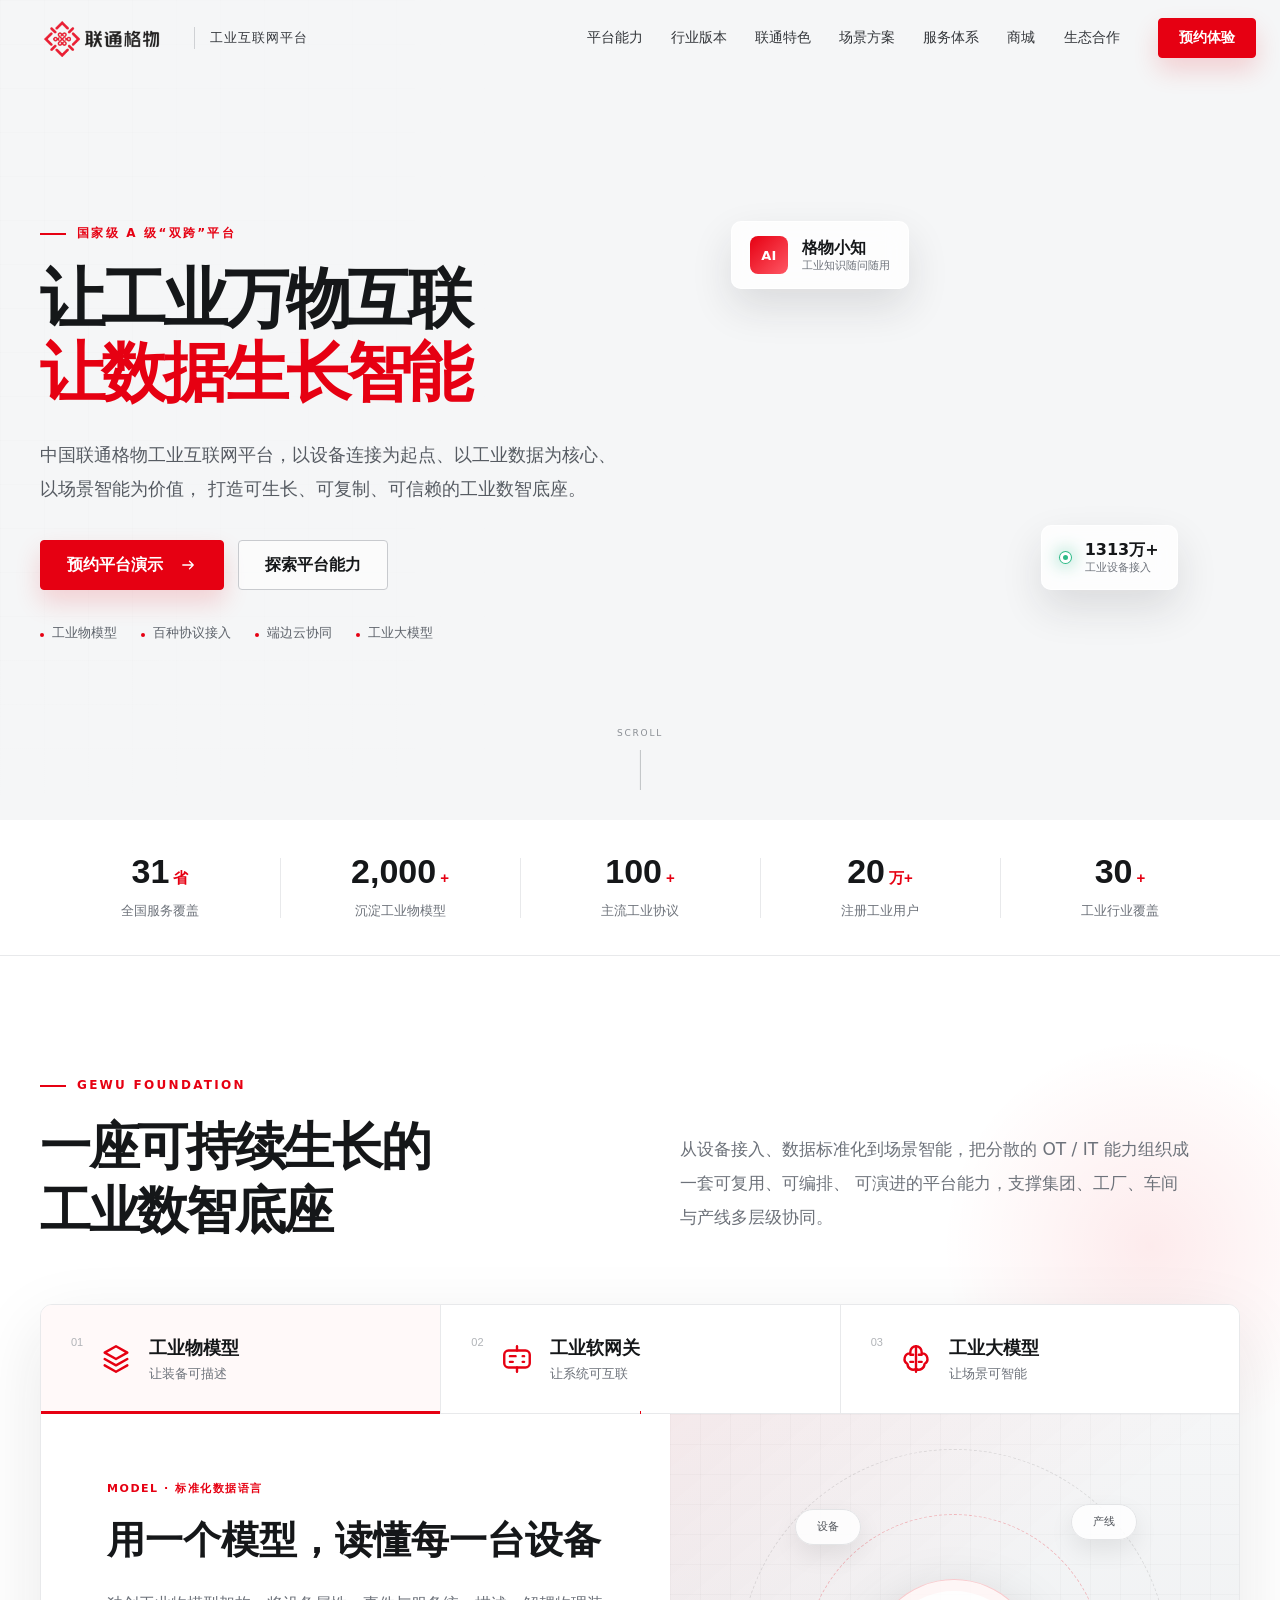
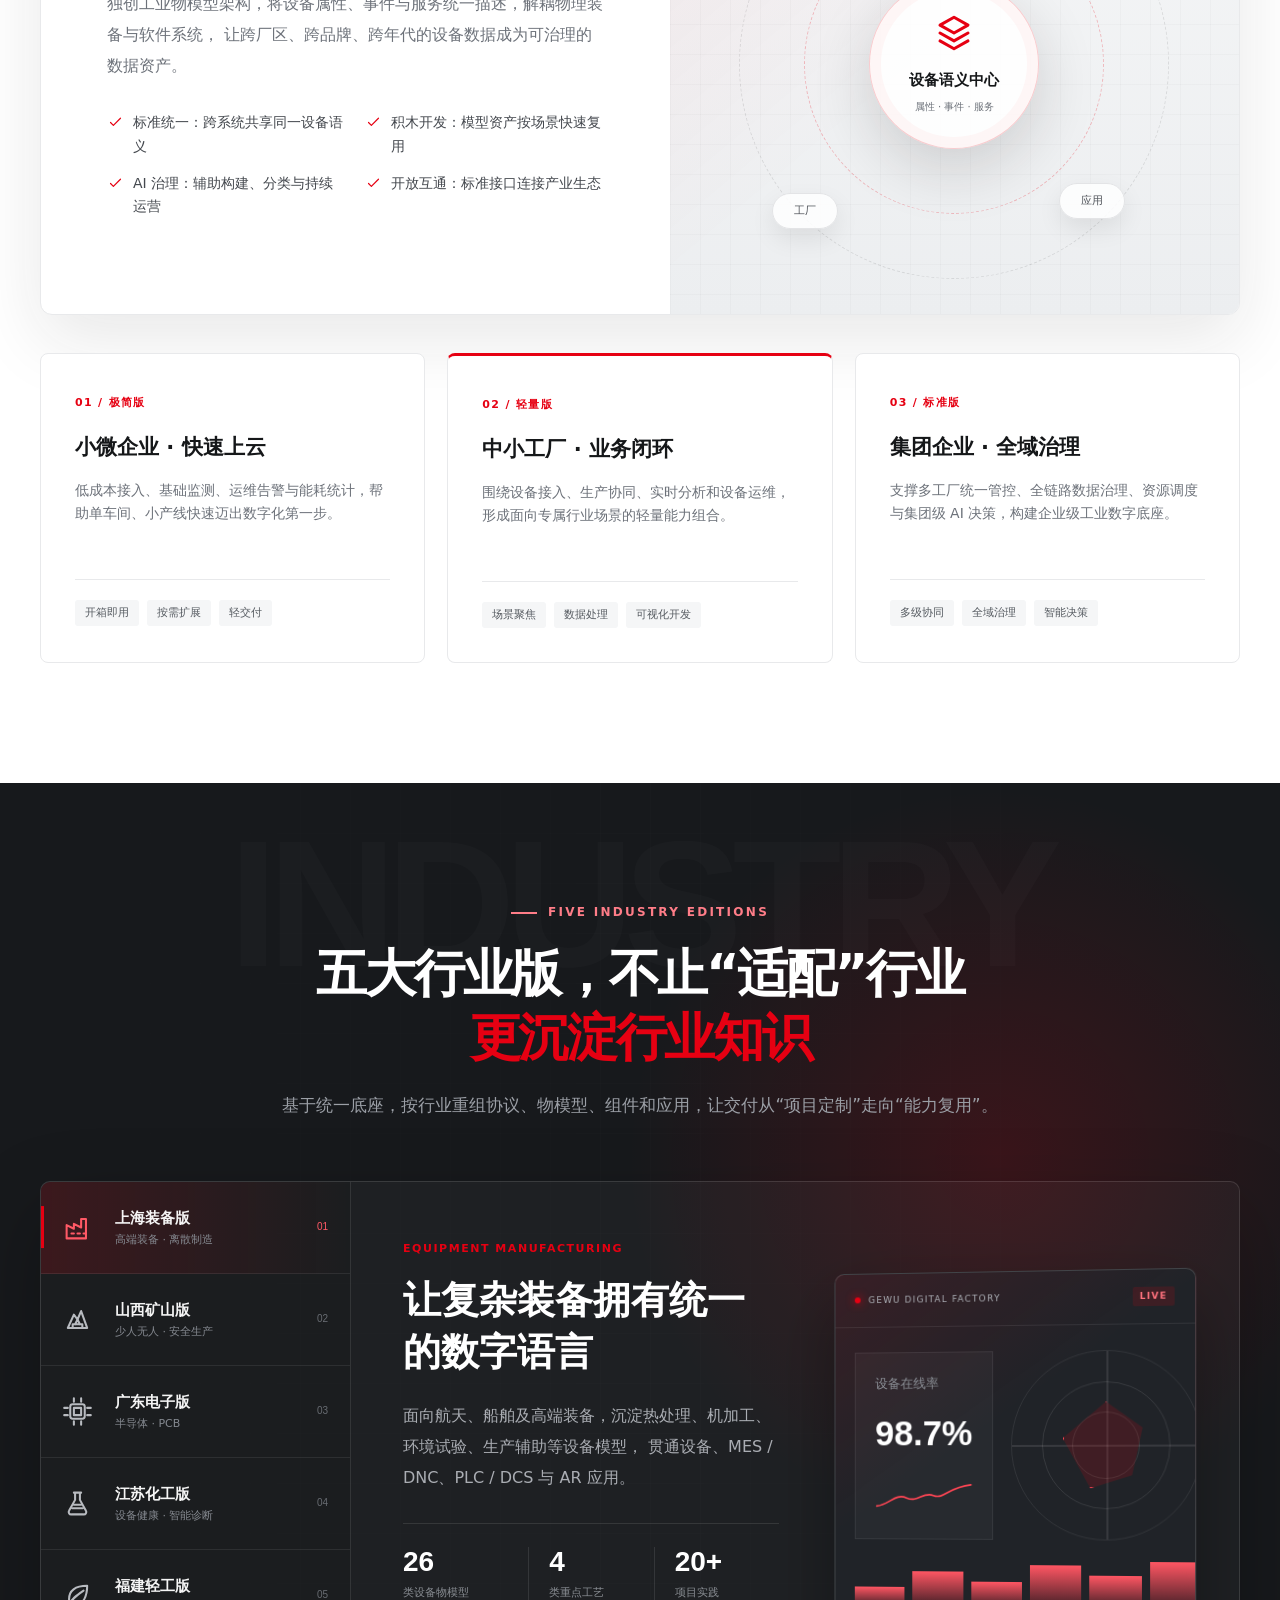
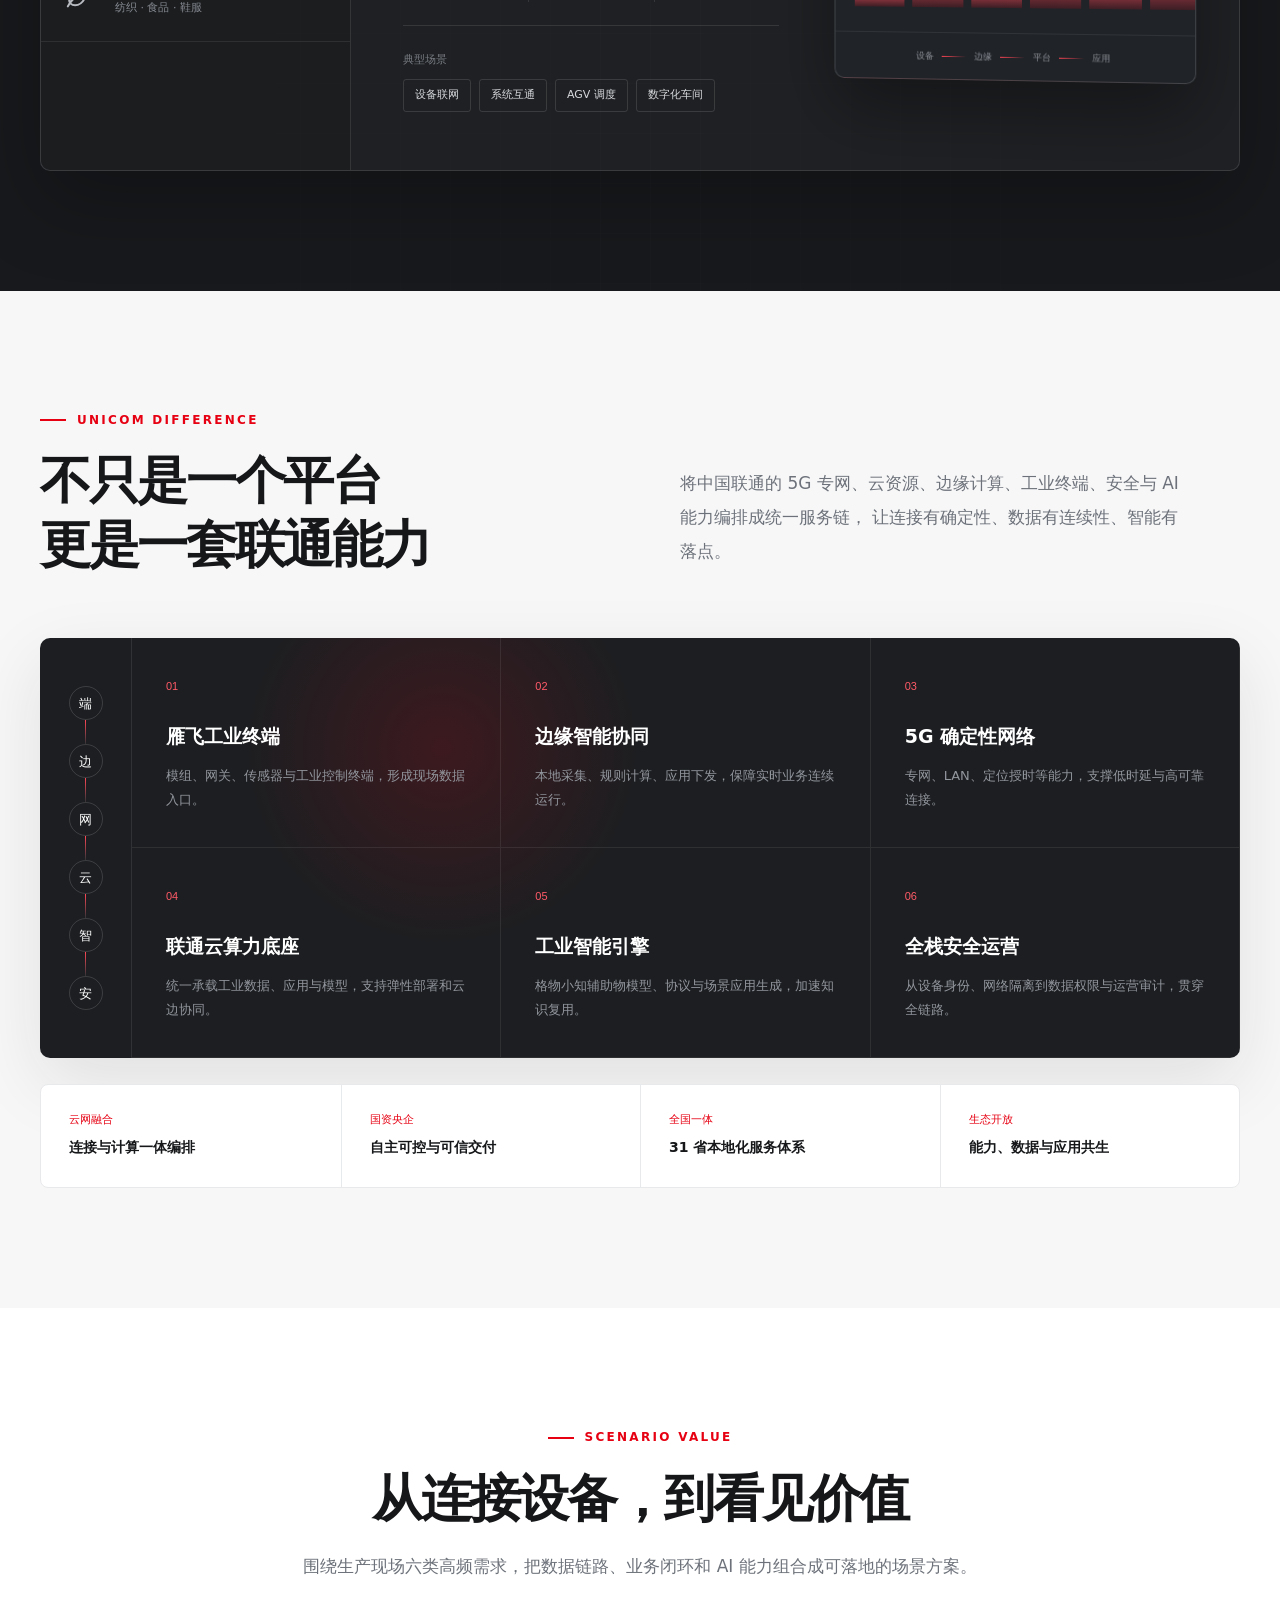
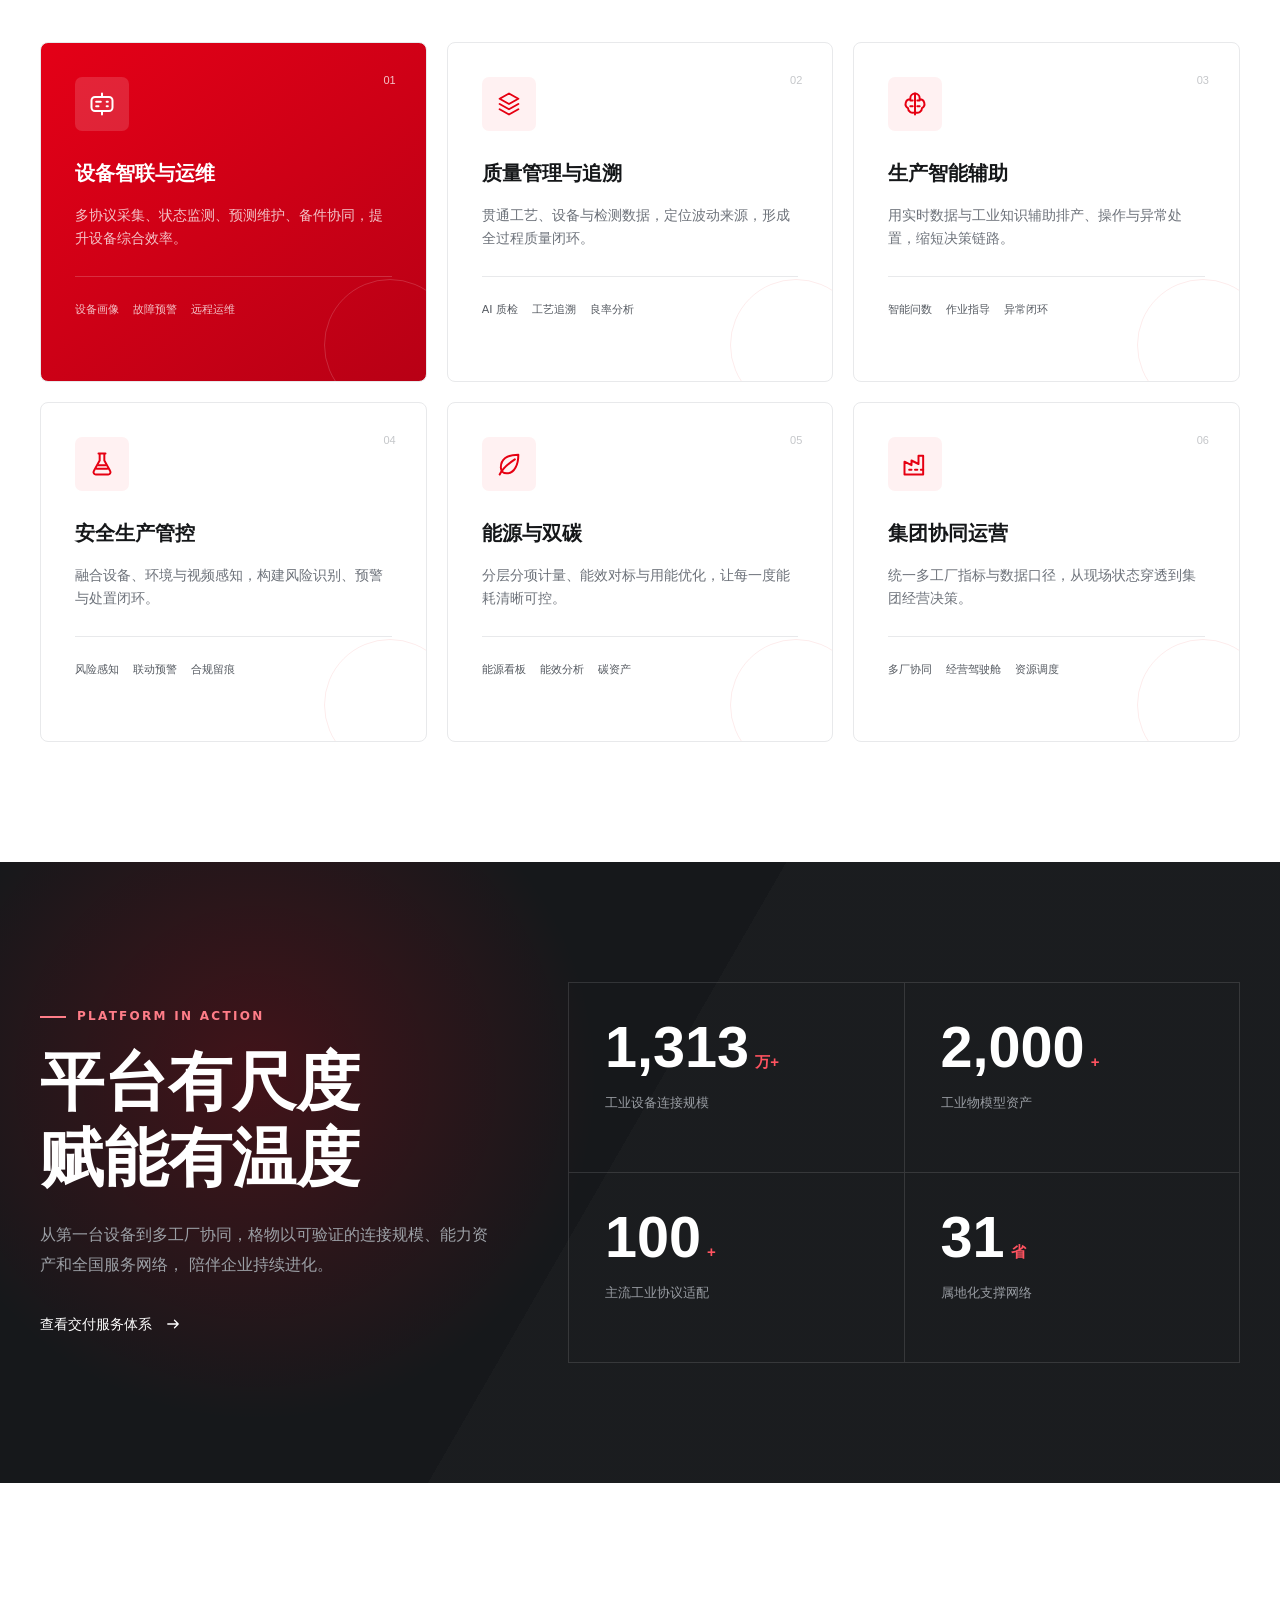
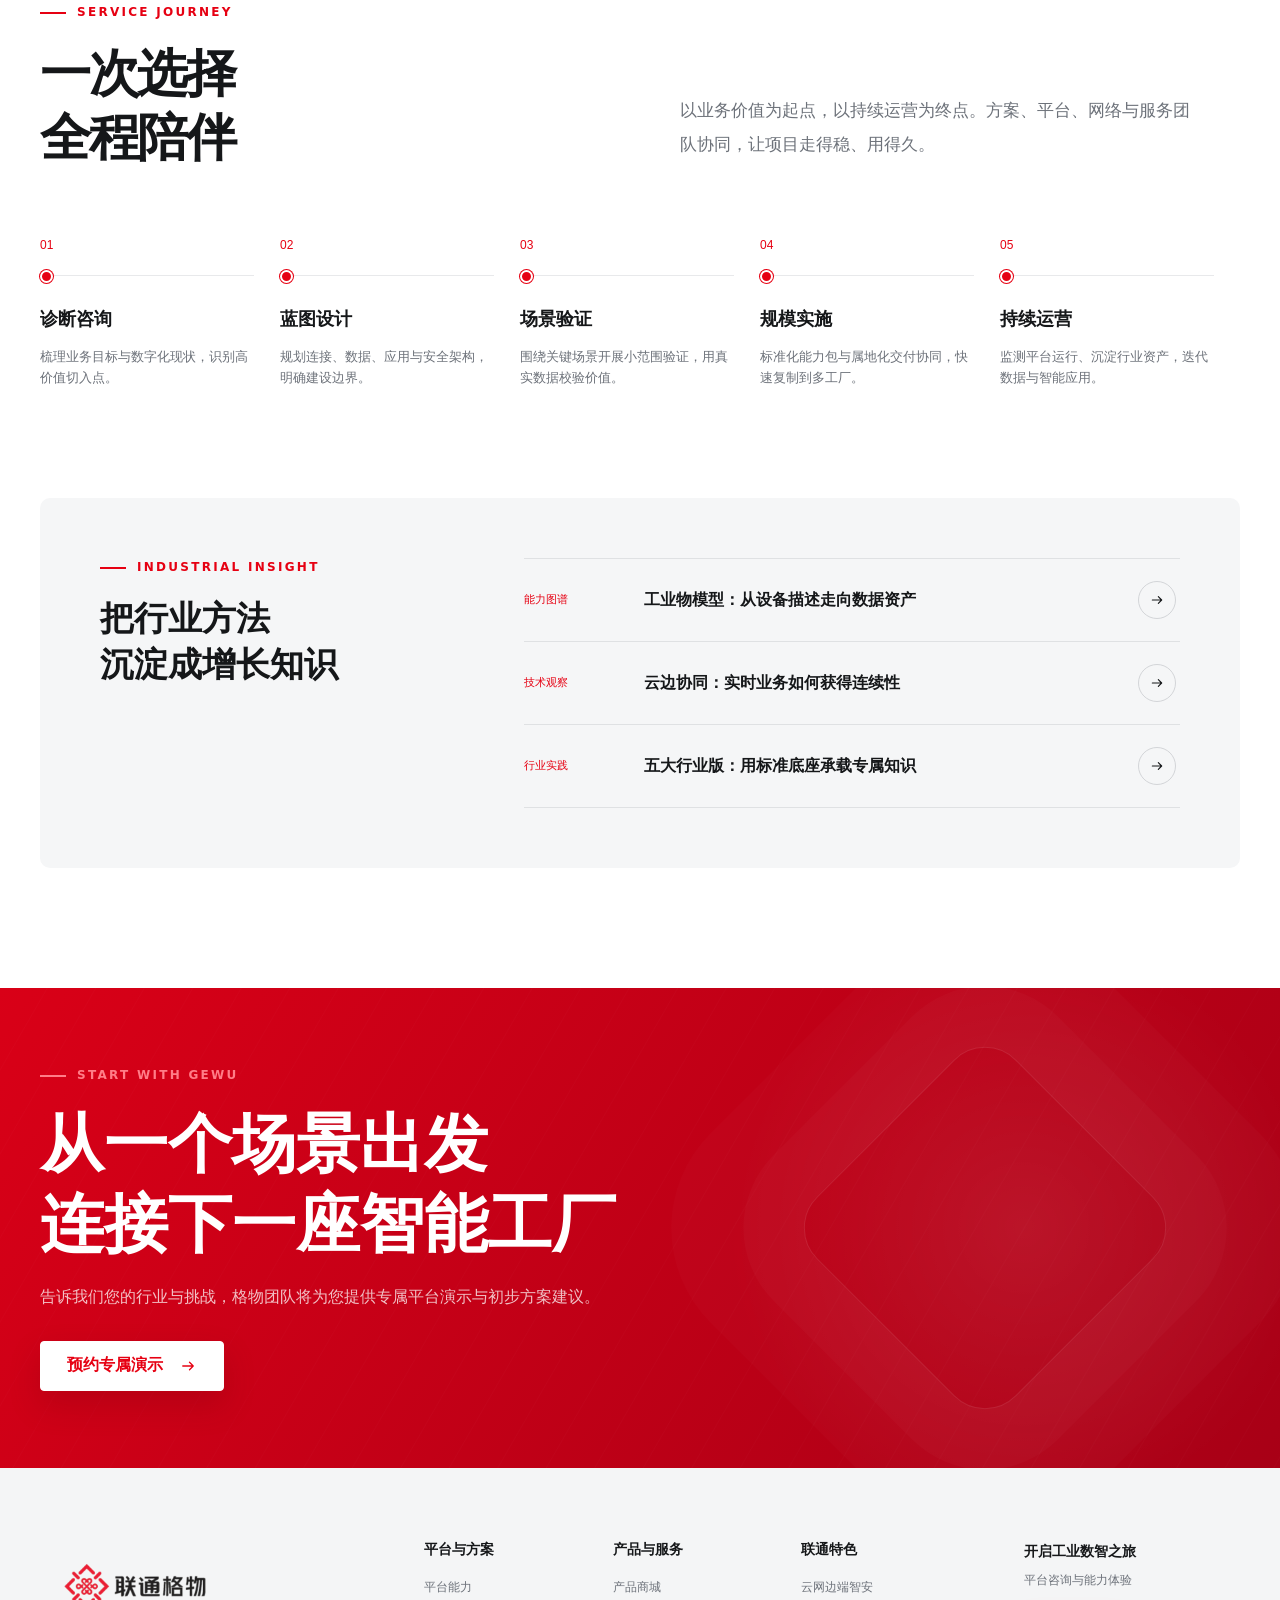
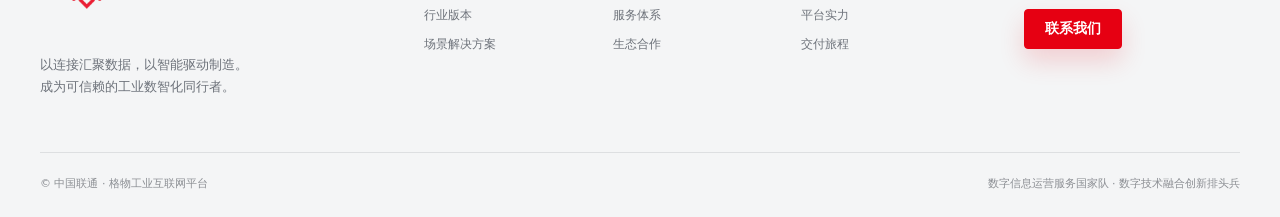
==== commit 72fdc2e3: "Add files via upload" ====
--- a/index.html
+++ b/index.html
@@ -9,8 +9,8 @@
     />
     <meta name="theme-color" content="#e60012" />
     <title>格物工业互联网平台｜联通工业数智底座</title>
-    <link rel="icon" href="assets/logo-gewu.png" />
-    <link rel="preload" href="assets/hero-industrial.png" as="image" />
+    <link rel="icon" href="logo-gewu.png" />
+    <link rel="preload" href="hero-industrial.png" as="image" />
     <link rel="stylesheet" href="styles.css" />
   </head>
   <body data-page="home">
@@ -60,7 +60,7 @@
     <header class="site-header" id="top">
       <div class="nav-wrap">
         <a class="brand" href="index.html" aria-label="格物工业互联网平台首页">
-          <img src="assets/logo-gewu.png" alt="联通格物" />
+          <img src="logo-gewu.png" alt="联通格物" />
           <span>工业互联网平台</span>
         </a>
         <button class="menu-toggle" type="button" aria-expanded="false" aria-controls="site-nav">
@@ -504,7 +504,7 @@
     <footer class="site-footer">
       <div class="container footer-top">
         <div class="footer-brand">
-          <img src="assets/logo-gewu.png" alt="联通格物" />
+          <img src="logo-gewu.png" alt="联通格物" />
           <p>以连接汇聚数据，以智能驱动制造。<br />成为可信赖的工业数智化同行者。</p>
         </div>
         <div class="footer-links">
